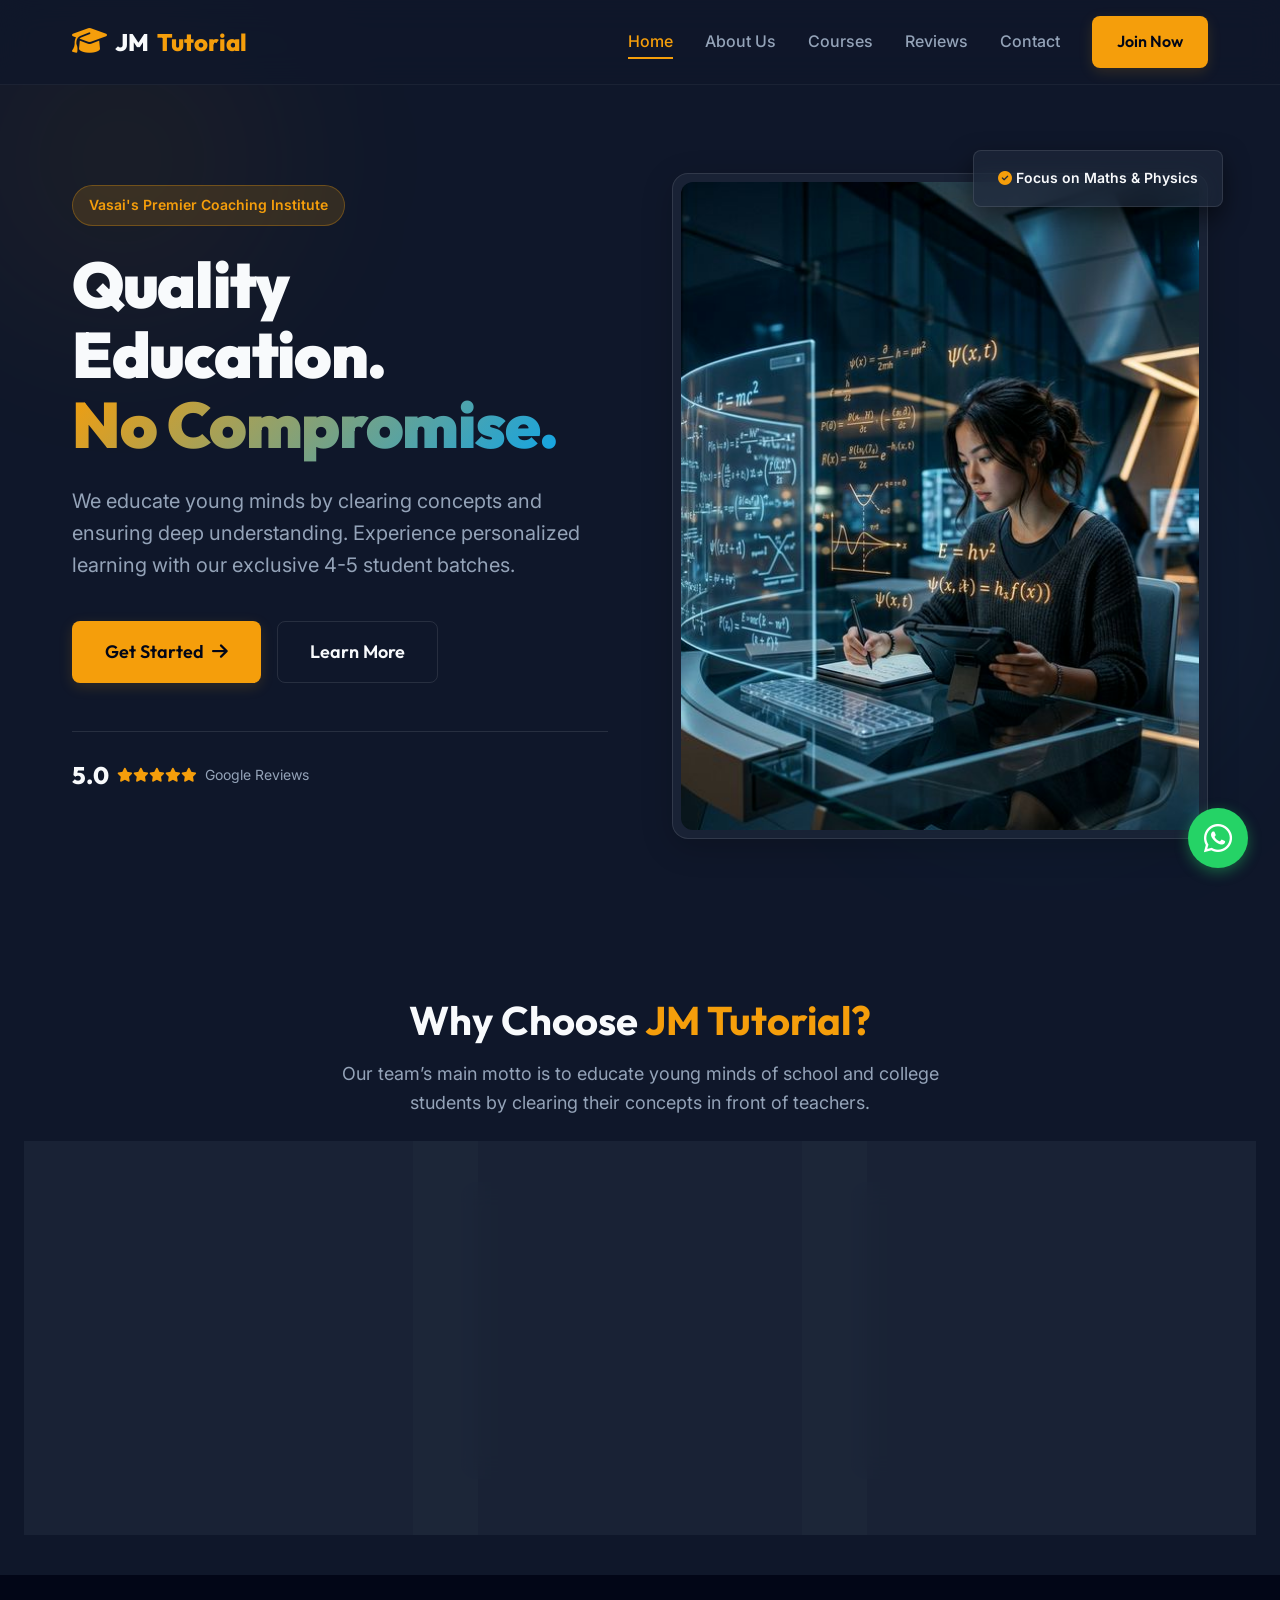
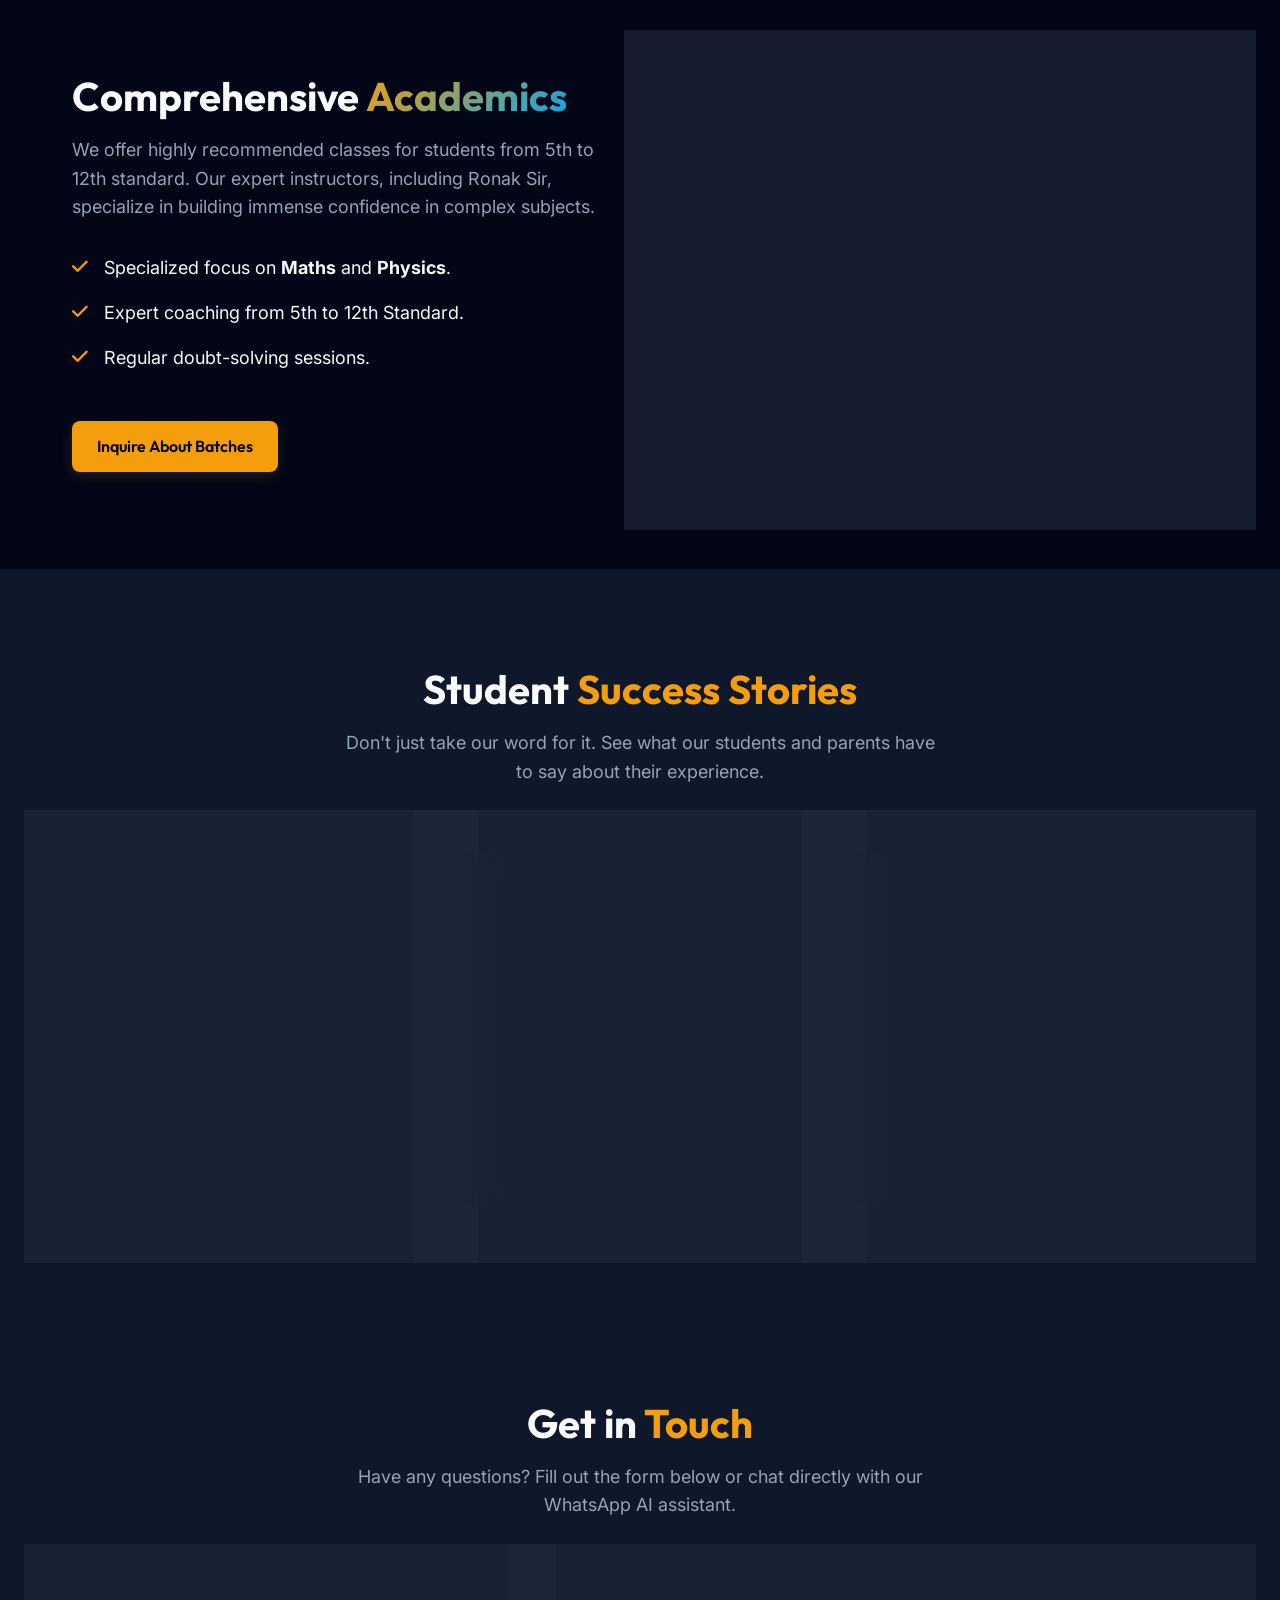
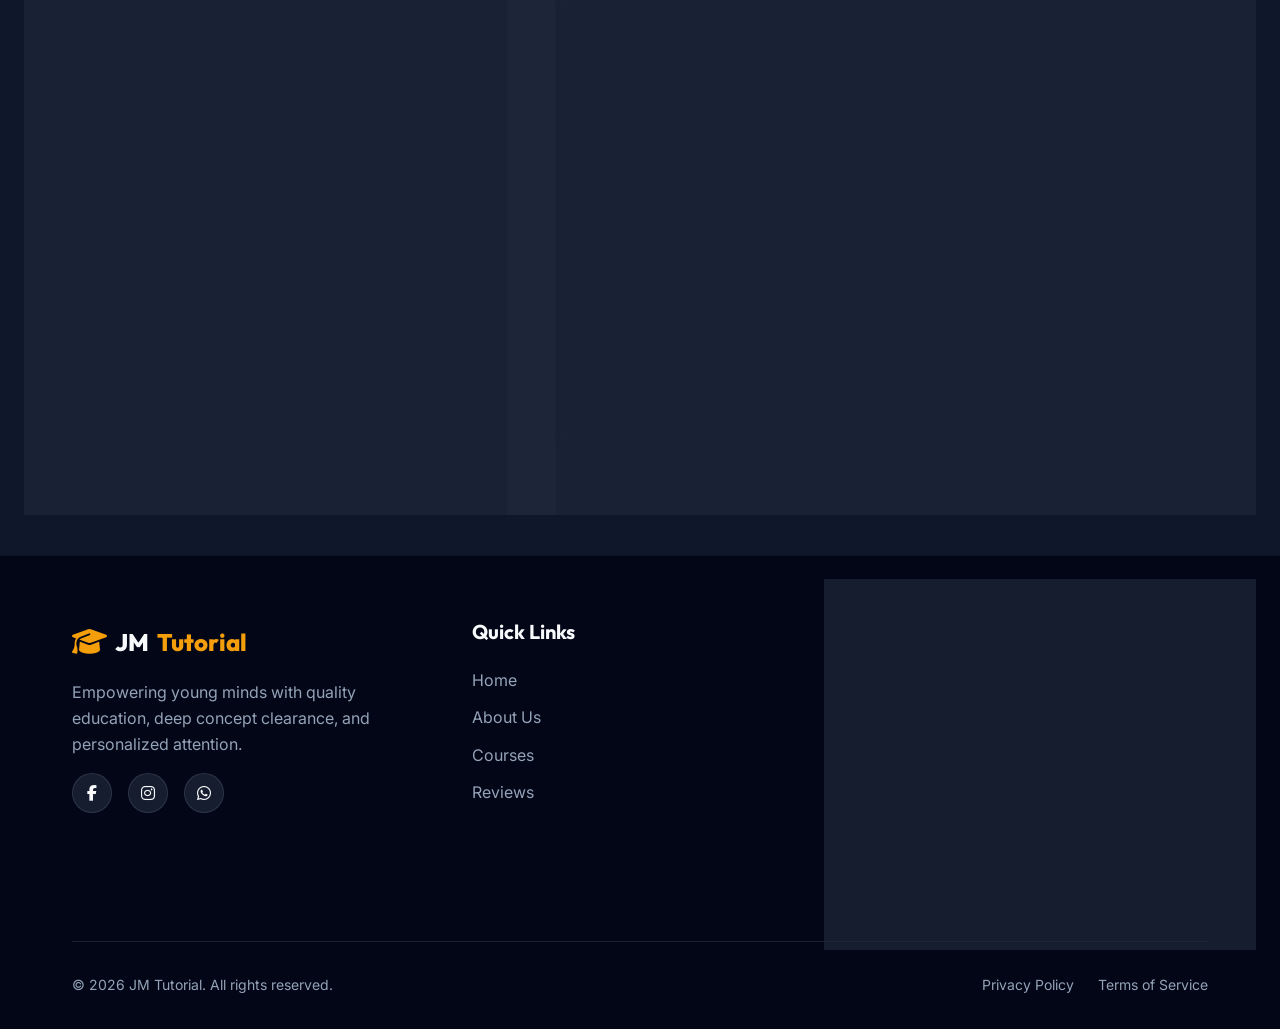
==== index.html @ 1b01d09b "Website updated" ====
<!DOCTYPE html>
<html lang="en">

<head>
    <meta charset="UTF-8">
    <meta name="viewport" content="width=device-width, initial-scale=1.0">
    <title>JM Tutorials | Quality Education, No Compromise in Vasai</title>
    <meta name="description"
        content="JM Tutorial provides expert coaching with personal attention for students from 5th to 12th standard in Vasai. Specializing in Maths and Physics.">

    <!-- Google Fonts: Outfit for sleek headings, Inter for readable body -->
    <link rel="preconnect" href="https://fonts.googleapis.com">
    <link rel="preconnect" href="https://fonts.gstatic.com" crossorigin>
    <link
        href="https://fonts.googleapis.com/css2?family=Inter:wght@400;500;600&family=Outfit:wght@400;600;700;800;900&display=swap"
        rel="stylesheet">

    <!-- FontAwesome for standard icons -->
    <link rel="stylesheet" href="https://cdnjs.cloudflare.com/ajax/libs/font-awesome/6.4.0/css/all.min.css">

    <!-- CSS -->
    <link rel="stylesheet" href="css/style.css">
</head>

<body>

    <!-- Navigation -->
    <header class="navbar" id="navbar">
        <div class="container nav-container">
            <a href="#" class="logo">
                <span class="logo-icon"><i class="fa-solid fa-graduation-cap"></i></span>
                JM <span class="text-primary">Tutorial</span>
            </a>
            <nav class="nav-links" id="nav-links">
                <a href="#hero" class="nav-link active">Home</a>
                <a href="#about" class="nav-link">About Us</a>
                <a href="#courses" class="nav-link">Courses</a>
                <a href="#testimonials" class="nav-link">Reviews</a>
                <a href="#contact" class="nav-link">Contact</a>
                <a href="#contact" class="btn btn-primary nav-btn">Join Now</a>
            </nav>
            <div class="mobile-menu-btn" id="mobile-menu-btn">
                <i class="fa-solid fa-bars"></i>
            </div>
        </div>
    </header>

    <!-- Hero Section -->
    <section class="hero" id="hero">
        <div class="hero-bg">
            <div class="gradient-sphere sphere-1"></div>
            <div class="gradient-sphere sphere-2"></div>
        </div>
        <div class="container hero-container relative">
            <div class="hero-content fade-in-up">
                <div class="badge">Vasai's Premier Coaching Institute</div>
                <h1 class="hero-title">Quality Education.<br><span class="text-gradient">No Compromise.</span></h1>
                <p class="hero-subtitle">We educate young minds by clearing concepts and ensuring deep understanding.
                    Experience personalized learning with our exclusive 4-5 student batches.</p>
                <div class="hero-btns">
                    <a href="#contact" class="btn btn-primary btn-lg">Get Started <i
                            class="fa-solid fa-arrow-right ml-2"></i></a>
                    <a href="#about" class="btn btn-outline btn-lg">Learn More</a>
                </div>
                <div class="hero-stats">
                    <div class="stat-item">
                        <span class="stat-number">5.0</span>
                        <div class="stat-stars">
                            <i class="fa-solid fa-star"></i><i class="fa-solid fa-star"></i><i
                                class="fa-solid fa-star"></i><i class="fa-solid fa-star"></i><i
                                class="fa-solid fa-star"></i>
                        </div>
                        <span class="stat-text">Google Reviews</span>
                    </div>
                </div>
            </div>
            <div class="hero-visual fade-in-left">
                <!-- Image placeholder, will be replaced by generated image -->
                <div class="glass-card visual-card">
                    <div class="visual-badge"><i class="fa-solid fa-check-circle text-primary"></i> Focus on Maths &
                        Physics</div>
                    <img src="images/hero.png" alt="Students studying at JM Tutorial" id="hero-img"
                        class="rounded-image">
                </div>
            </div>
        </div>
    </section>

    <!-- Features / About Section -->
    <section class="about section" id="about">
        <div class="container">
            <div class="section-header text-center fade-in">
                <h2 class="section-title">Why Choose <span class="text-primary">JM Tutorial?</span></h2>
                <p class="section-desc">Our team’s main motto is to educate young minds of school and college students
                    by clearing their concepts in front of teachers.</p>
            </div>

            <div class="features-grid">
                <div class="feature-card glass-card hover-lift fade-in">
                    <div class="feature-icon"><i class="fa-solid fa-users"></i></div>
                    <h3>Small Batches</h3>
                    <p>Our batches consist of only 4 to 5 students, ensuring everyone receives personal attention and
                        guidance from our expert teachers.</p>
                </div>
                <div class="feature-card glass-card hover-lift fade-in" style="transition-delay: 100ms;">
                    <div class="feature-icon"><i class="fa-solid fa-brain"></i></div>
                    <h3>Concept Clearance</h3>
                    <p>We don't just teach for exams; we focus on entirely clearing concepts. We take the responsibility
                        of your academic success.</p>
                </div>
                <div class="feature-card glass-card hover-lift fade-in" style="transition-delay: 200ms;">
                    <div class="feature-icon"><i class="fa-solid fa-clipboard-check"></i></div>
                    <h3>Weekly Testing</h3>
                    <p>Every Sunday, we conduct tests to track the development and knowledge of our students, keeping
                        them exam-ready.</p>
                </div>
            </div>
        </div>
    </section>

    <!-- Courses Section -->
    <section class="courses section bg-darker" id="courses">
        <div class="container courses-container">
            <div class="courses-content fade-in-up">
                <h2 class="section-title">Comprehensive <span class="text-gradient">Academics</span></h2>
                <p class="section-desc">We offer highly recommended classes for students from 5th to 12th standard. Our
                    expert instructors, including Ronak Sir, specialize in building immense confidence in complex
                    subjects.</p>
                <ul class="course-highlights">
                    <li><i class="fa-solid fa-check text-primary"></i> <span>Specialized focus on <strong>Maths</strong>
                            and <strong>Physics</strong>.</span></li>
                    <li><i class="fa-solid fa-check text-primary"></i> <span>Expert coaching from 5th to 12th
                            Standard.</span></li>
                    <li><i class="fa-solid fa-check text-primary"></i> <span>Regular doubt-solving sessions.</span></li>
                </ul>
                <a href="#contact" class="btn btn-primary mt-4">Inquire About Batches</a>
            </div>
            <div class="courses-visual fade-in-left">
                <div class="glass-card p-0 overflow-hidden">
                    <img src="images/courses.png" alt="Maths and Physics education" id="course-img" class="full-img">
                </div>
            </div>
        </div>
    </section>

    <!-- Testimonials Section -->
    <section class="testimonials section" id="testimonials">
        <div class="container">
            <div class="section-header text-center fade-in">
                <h2 class="section-title">Student <span class="text-primary">Success Stories</span></h2>
                <p class="section-desc">Don't just take our word for it. See what our students and parents have to say
                    about their experience.</p>
            </div>

            <div class="testimonials-grid">
                <div class="testimonial-card glass-card fade-in">
                    <div class="stars">
                        <i class="fa-solid fa-star"></i><i class="fa-solid fa-star"></i><i
                            class="fa-solid fa-star"></i><i class="fa-solid fa-star"></i><i
                            class="fa-solid fa-star"></i>
                    </div>
                    <p class="review-text">"Hardly a week after joining the classes but after coming here, I am gaining
                        confidence in studies specially in Maths. I highly recommend these classes for students from 5th
                        to 12th standard..."</p>
                    <div class="reviewer">
                        <div class="reviewer-avatar">SP</div>
                        <div class="reviewer-info">
                            <h4>sparetron</h4>
                            <span>Local Guide</span>
                        </div>
                    </div>
                </div>

                <div class="testimonial-card glass-card fade-in" style="transition-delay: 100ms;">
                    <div class="stars">
                        <i class="fa-solid fa-star"></i><i class="fa-solid fa-star"></i><i
                            class="fa-solid fa-star"></i><i class="fa-solid fa-star"></i><i
                            class="fa-solid fa-star"></i>
                    </div>
                    <p class="review-text">"...best than those classes who makes education a buisness but here we will
                        get pure education no compromise in education QUALITY EDUCATION @JM Tutorial Keep it up ❤️"</p>
                    <div class="reviewer">
                        <div class="reviewer-avatar">MK</div>
                        <div class="reviewer-info">
                            <h4>Mustafa Karu</h4>
                            <span>Student</span>
                        </div>
                    </div>
                </div>

                <div class="testimonial-card glass-card fade-in" style="transition-delay: 200ms;">
                    <div class="stars">
                        <i class="fa-solid fa-star"></i><i class="fa-solid fa-star"></i><i
                            class="fa-solid fa-star"></i><i class="fa-solid fa-star"></i><i
                            class="fa-solid fa-star"></i>
                    </div>
                    <p class="review-text">"Great to see ronak sir taking responsibility for clearing academics with
                        good marks with percentage and knowledge. they only take the fees once you start getting the
                        results."</p>
                    <div class="reviewer">
                        <div class="reviewer-avatar">KA</div>
                        <div class="reviewer-info">
                            <h4>Karan Ashar</h4>
                            <span>Parent</span>
                        </div>
                    </div>
                </div>
            </div>
        </div>
    </section>

    <!-- Contact Form Section -->
    <section class="contact section" id="contact">
        <div class="container">
            <div class="section-header text-center fade-in">
                <h2 class="section-title">Get in <span class="text-primary">Touch</span></h2>
                <p class="section-desc">Have any questions? Fill out the form below or chat directly with our WhatsApp
                    AI assistant.</p>
            </div>

            <div class="contact-grid">
                <!-- Contact Info -->
                <div class="contact-info glass-card fade-in-left">
                    <h3>Contact Information</h3>
                    <p class="text-muted mb-4">Reach out to us for admission inquiries and to experience quality
                        education.</p>
                    <ul class="contact-details-list">
                        <li>
                            <div class="contact-icon"><i class="fa-solid fa-location-dot"></i></div>
                            <div>
                                <strong>Address</strong>
                                <p>A-304, Shanta Jyot Shopping Centre, opp. YMCA Ground, Vasai West, Maharashtra 401202
                                </p>
                            </div>
                        </li>
                        <li>
                            <div class="contact-icon"><i class="fa-solid fa-phone"></i></div>
                            <div>
                                <strong>Phone</strong>
                                <p><a href="tel:+917378887754">+91 73788 87754</a></p>
                            </div>
                        </li>
                        <li>
                            <div class="contact-icon"><i class="fa-solid fa-clock"></i></div>
                            <div>
                                <strong>Hours</strong>
                                <p>Open · Closes 9 pm</p>
                            </div>
                        </li>
                    </ul>
                </div>

                <!-- Contact Form -->
                <div class="contact-form-container glass-card fade-in-up" style="transition-delay: 100ms;">
                    <form id="wa-form" class="contact-form">
                        <div class="form-group">
                            <label for="name">Your Name</label>
                            <input type="text" id="name" class="form-control" placeholder="Enter your full name"
                                required>
                        </div>
                        <div class="form-group">
                            <label for="standard">Standard / Course</label>
                            <input type="text" id="standard" class="form-control"
                                placeholder="e.g. 10th Standard Maths">
                        </div>
                        <div class="form-group">
                            <label for="message">Message</label>
                            <textarea id="message" class="form-control" rows="4" placeholder="How can we help you?"
                                required></textarea>
                        </div>
                        <button type="submit" class="btn btn-primary w-100"><i class="fa-brands fa-whatsapp mr-2"></i>
                            Chat with WhatsApp</button>
                    </form>
                </div>
            </div>
        </div>
    </section>

    <!-- Footer Section -->
    <footer class="footer bg-darker">
        <div class="container">
            <div class="footer-grid">
                <div class="footer-info">
                    <a href="#" class="logo mb-4 inline-block">
                        <span class="logo-icon"><i class="fa-solid fa-graduation-cap"></i></span>
                        JM <span class="text-primary">Tutorial</span>
                    </a>
                    <p class="text-muted mb-4">Empowering young minds with quality education, deep concept clearance,
                        and personalized attention.</p>
                    <div class="social-links">
                        <a href="#" class="social-icon"><i class="fa-brands fa-facebook-f"></i></a>
                        <a href="#" class="social-icon"><i class="fa-brands fa-instagram"></i></a>
                        <a href="#" class="social-icon"><i class="fa-brands fa-whatsapp"></i></a>
                    </div>
                </div>

                <div class="footer-links-col">
                    <h3 class="footer-heading">Quick Links</h3>
                    <ul class="quick-links">
                        <li><a href="#hero">Home</a></li>
                        <li><a href="#about">About Us</a></li>
                        <li><a href="#courses">Courses</a></li>
                        <li><a href="#testimonials">Reviews</a></li>
                    </ul>
                </div>

                <div class="footer-map">
                    <div class="map-container glass-card p-2 rounded-xl">
                        <!-- Embed Google Maps iframe placeholder -->
                        <iframe
                            src="https://www.google.com/maps/embed?pb=!1m18!1m12!1m3!1d3763.5414674482813!2d72.8219463!3d19.3888358!2m3!1f0!2f0!3f0!3m2!1i1024!2i768!4f13.1!3m3!1m2!1s0x3be7aec1dd2aaecd%3A0x6b8bd7c0eeef8674!2sJM%20Tutorial!5e0!3m2!1sen!2sin!4v1714241234567!5m2!1sen!2sin"
                            width="100%" height="200" style="border:0; border-radius: 8px;" allowfullscreen=""
                            loading="lazy" referrerpolicy="no-referrer-when-downgrade"></iframe>
                    </div>
                </div>
            </div>

            <div class="footer-bottom">
                <p>&copy; 2026 JM Tutorial. All rights reserved.</p>
                <div class="footer-links">
                    <a href="#">Privacy Policy</a>
                    <a href="#">Terms of Service</a>
                </div>
            </div>
        </div>
    </footer>

    <!-- Floating WhatsApp Widget & Chat Box -->
    <div class="wa-widget-container">
        <!-- Chat Box -->
        <div class="wa-chat-box" id="wa-chat-box">
            <div class="wa-chat-header">
                <div class="wa-header-info">
                    <img src="images/hero.png" alt="AI Agent" class="wa-avatar">
                    <div>
                        <h4>JM Tutorial </h4>
                        <span class="wa-status">Typically replies instantly</span>
                    </div>
                </div>
                <button class="wa-close-btn" id="wa-close-btn"><i class="fa-solid fa-xmark"></i></button>
            </div>
            <div class="wa-chat-body">
                <div class="wa-message wa-received">
                    <p>Hi there! 👋 I am the JM Tutorial AI Assistant.</p>
                </div>
                <div class="wa-message wa-received">
                    <p>How can I help you with your inquiry today?</p>
                </div>
            </div>
            <div class="wa-chat-footer">
                <form id="wa-widget-form" class="wa-input-container">
                    <input type="text" id="wa-widget-input" placeholder="Type a message..." required autocomplete="off">
                    <button type="submit" class="wa-send-btn"><i class="fa-solid fa-paper-plane"></i></button>
                </form>
            </div>
        </div>

        <!-- Floating Button -->
        <button class="floating-wa" id="floating-wa-btn">
            <div class="wa-tooltip">Chat with WhatsApp</div>
            <i class="fa-brands fa-whatsapp"></i>
        </button>
    </div>

    <!-- JavaScript -->
    <script src="js/script.js"></script>
</body>

</html>
---- css/style.css ----
/* CSS Variables for Theme */
:root {
  --primary: #f59e0b; /* Amber */
  --primary-hover: #d97706;
  --primary-light: rgba(245, 158, 11, 0.15);
  --secondary: #0ea5e9; /* Sky blue */
  --bg-dark: #0f172a; /* Slate 900 */
  --bg-darker: #020617; /* Slate 950 */
  --bg-card: rgba(30, 41, 59, 0.7); /* Slate 800 with opacity */
  --bg-card-hover: rgba(51, 65, 85, 0.8); /* Slate 700 with opacity */
  --border-light: rgba(255, 255, 255, 0.1);
  --text-main: #f8fafc; /* Slate 50 */
  --text-muted: #94a3b8; /* Slate 400 */
  
  --font-heading: 'Outfit', sans-serif;
  --font-body: 'Inter', sans-serif;
  
  --transition: all 0.3s cubic-bezier(0.4, 0, 0.2, 1);
  --transition-slow: all 0.5s cubic-bezier(0.4, 0, 0.2, 1);
}

/* Reset & Base Styles */
* {
  margin: 0;
  padding: 0;
  box-sizing: border-box;
}

html {
  scroll-behavior: smooth;
}

body {
  font-family: var(--font-body);
  background-color: var(--bg-dark);
  color: var(--text-main);
  line-height: 1.6;
  overflow-x: hidden;
}

h1, h2, h3, h4, h5, h6 {
  font-family: var(--font-heading);
  font-weight: 700;
  line-height: 1.2;
}

a {
  text-decoration: none;
  color: inherit;
  transition: var(--transition);
}

ul {
  list-style: none;
}

/* Utilities */
.container {
  max-width: 1200px;
  margin: 0 auto;
  padding: 0 2rem;
}

.text-primary { color: var(--primary); }
.text-muted { color: var(--text-muted); }
.text-center { text-align: center; }
.mb-4 { margin-bottom: 1rem; }
.mt-4 { margin-top: 1rem; }
.ml-2 { margin-left: 0.5rem; }
.relative { position: relative; }
.inline-block { display: inline-block; }
.rounded-xl { border-radius: 1rem; }
.overflow-hidden { overflow: hidden; }
.p-0 { padding: 0 !important; }
.p-2 { padding: 0.5rem; }
.bg-darker { background-color: var(--bg-darker); }

.section {
  padding: 6rem 0;
}

.section-header {
  margin-bottom: 4rem;
}

.section-title {
  font-size: 2.5rem;
  margin-bottom: 1rem;
}

.section-desc {
  color: var(--text-muted);
  font-size: 1.125rem;
  max-width: 600px;
  margin: 0 auto;
}

/* Text Gradient */
.text-gradient {
  background: linear-gradient(135deg, var(--primary), var(--secondary));
  -webkit-background-clip: text;
  -webkit-text-fill-color: transparent;
  background-clip: text;
  color: transparent;
}

/* Buttons */
.btn {
  display: inline-flex;
  align-items: center;
  justify-content: center;
  padding: 0.75rem 1.5rem;
  border-radius: 0.5rem;
  font-weight: 600;
  font-family: var(--font-heading);
  cursor: pointer;
  transition: var(--transition);
  border: 1px solid transparent;
}

.btn-primary {
  background-color: var(--primary);
  color: var(--bg-darker);
  box-shadow: 0 4px 14px var(--primary-light);
}

.btn-primary:hover {
  background-color: var(--primary-hover);
  transform: translateY(-2px);
  box-shadow: 0 6px 20px rgba(245, 158, 11, 0.3);
}

.btn-outline {
  background-color: transparent;
  border-color: var(--border-light);
  color: var(--text-main);
}

.btn-outline:hover {
  border-color: var(--primary);
  color: var(--primary);
}

.btn-lg {
  padding: 1rem 2rem;
  font-size: 1.125rem;
}

/* Glassmorphism Cards */
.glass-card {
  background: var(--bg-card);
  backdrop-filter: blur(12px);
  -webkit-backdrop-filter: blur(12px);
  border: 1px solid var(--border-light);
  border-radius: 1rem;
  padding: 2rem;
  box-shadow: 0 8px 32px rgba(0, 0, 0, 0.2);
}

.hover-lift {
  transition: var(--transition);
}

.hover-lift:hover {
  transform: translateY(-10px);
  background: var(--bg-card-hover);
  border-color: rgba(255, 255, 255, 0.2);
}

/* Navigation */
.navbar {
  position: fixed;
  top: 0;
  left: 0;
  width: 100%;
  z-index: 1000;
  padding: 1rem 0;
  transition: var(--transition);
  background: rgba(15, 23, 42, 0.8);
  backdrop-filter: blur(16px);
  -webkit-backdrop-filter: blur(16px);
  border-bottom: 1px solid rgba(255, 255, 255, 0.05);
}

.navbar.scrolled {
  padding: 0.75rem 0;
  background: rgba(15, 23, 42, 0.95);
  box-shadow: 0 4px 20px rgba(0, 0, 0, 0.3);
}

.nav-container {
  display: flex;
  justify-content: space-between;
  align-items: center;
}

.logo {
  font-family: var(--font-heading);
  font-size: 1.5rem;
  font-weight: 800;
  display: flex;
  align-items: center;
  gap: 0.5rem;
}

.logo-icon {
  color: var(--primary);
  font-size: 1.75rem;
}

.nav-links {
  display: flex;
  align-items: center;
  gap: 2rem;
}

.nav-link {
  font-size: 1rem;
  font-weight: 500;
  color: var(--text-muted);
  position: relative;
}

.nav-link:hover, .nav-link.active {
  color: var(--primary);
}

.nav-link:not(.btn)::after {
  content: '';
  position: absolute;
  bottom: -4px;
  left: 0;
  width: 0;
  height: 2px;
  background-color: var(--primary);
  transition: var(--transition);
}

.nav-link:hover:not(.btn)::after, .nav-link.active:not(.btn)::after {
  width: 100%;
}

.mobile-menu-btn {
  display: none;
  font-size: 1.5rem;
  cursor: pointer;
  color: var(--text-main);
}

/* Hero Section */
.hero {
  min-height: 100vh;
  display: flex;
  align-items: center;
  position: relative;
  padding-top: 5rem;
  overflow: hidden;
}

.hero-bg {
  position: absolute;
  top: 0;
  left: 0;
  width: 100%;
  height: 100%;
  z-index: 0;
}

.gradient-sphere {
  position: absolute;
  border-radius: 50%;
  filter: blur(80px);
  opacity: 0.5;
}

.sphere-1 {
  top: -10%;
  left: -10%;
  width: 500px;
  height: 500px;
  background: radial-gradient(circle, var(--primary-light) 0%, transparent 70%);
}

.sphere-2 {
  bottom: 0;
  right: -5%;
  width: 600px;
  height: 600px;
  background: radial-gradient(circle, rgba(14, 165, 233, 0.15) 0%, transparent 70%);
}

.hero-container {
  display: grid;
  grid-template-columns: 1fr 1fr;
  gap: 4rem;
  align-items: center;
}

.badge {
  display: inline-block;
  padding: 0.5rem 1rem;
  background: var(--primary-light);
  color: var(--primary);
  border-radius: 2rem;
  font-size: 0.875rem;
  font-weight: 600;
  margin-bottom: 1.5rem;
  border: 1px solid rgba(245, 158, 11, 0.3);
}

.hero-title {
  font-size: 4rem;
  font-weight: 900;
  margin-bottom: 1.5rem;
  line-height: 1.1;
  letter-spacing: -0.02em;
}

.hero-subtitle {
  font-size: 1.25rem;
  color: var(--text-muted);
  margin-bottom: 2.5rem;
  max-width: 540px;
}

.hero-btns {
  display: flex;
  gap: 1rem;
  margin-bottom: 3rem;
}

.hero-stats {
  display: flex;
  align-items: center;
  gap: 1.5rem;
  padding-top: 1.5rem;
  border-top: 1px solid var(--border-light);
}

.stat-item {
  display: flex;
  align-items: center;
  gap: 0.5rem;
}

.stat-number {
  font-family: var(--font-heading);
  font-size: 1.5rem;
  font-weight: 800;
}

.stat-stars {
  color: var(--primary);
  font-size: 0.875rem;
}

.stat-text {
  color: var(--text-muted);
  font-size: 0.875rem;
}

.visual-card {
  position: relative;
  padding: 0.5rem;
  margin-top: 2rem;
}

.visual-badge {
  position: absolute;
  top: -1.5rem;
  right: -1rem;
  background: var(--bg-card);
  border: 1px solid var(--border-light);
  padding: 1rem 1.5rem;
  border-radius: 0.5rem;
  font-weight: 600;
  font-size: 0.875rem;
  box-shadow: 0 10px 25px rgba(0,0,0,0.5);
  z-index: 10;
  backdrop-filter: blur(10px);
}

.rounded-image {
  width: 100%;
  height: auto;
  border-radius: 0.75rem;
  display: block;
  object-fit: cover;
  aspect-ratio: 4/5;
  background-color: #2a3b52; /* Placeholder color before image loads */
}

/* About Section */
.features-grid {
  display: grid;
  grid-template-columns: repeat(3, 1fr);
  gap: 2rem;
}

.feature-icon {
  width: 60px;
  height: 60px;
  background: var(--primary-light);
  color: var(--primary);
  border-radius: 1rem;
  display: flex;
  align-items: center;
  justify-content: center;
  font-size: 1.75rem;
  margin-bottom: 1.5rem;
  transition: var(--transition);
}

.feature-card:hover .feature-icon {
  transform: scale(1.1) rotate(5deg);
  background: var(--primary);
  color: var(--bg-darker);
}

.feature-card h3 {
  font-size: 1.5rem;
  margin-bottom: 1rem;
}

.feature-card p {
  color: var(--text-muted);
}

/* Courses Section */
.courses-container {
  display: grid;
  grid-template-columns: 1fr 1fr;
  gap: 4rem;
  align-items: center;
}

.course-highlights {
  margin: 2rem 0;
}

.course-highlights li {
  display: flex;
  align-items: flex-start;
  gap: 1rem;
  margin-bottom: 1rem;
  font-size: 1.125rem;
}

.course-highlights li i {
  margin-top: 0.25rem;
}

.full-img {
  width: 100%;
  height: 100%;
  object-fit: cover;
  aspect-ratio: 4/3;
  display: block;
  background-color: #2a3b52;
  transition: transform 0.5s ease;
}

.courses-visual:hover .full-img {
  transform: scale(1.05);
}

/* Testimonials Section */
.testimonials-grid {
  display: grid;
  grid-template-columns: repeat(3, 1fr);
  gap: 2rem;
}

.testimonial-card {
  display: flex;
  flex-direction: column;
  height: 100%;
}

.stars {
  color: var(--primary);
  margin-bottom: 1rem;
  font-size: 0.875rem;
}

.review-text {
  font-style: italic;
  margin-bottom: 2rem;
  flex-grow: 1;
}

.reviewer {
  display: flex;
  align-items: center;
  gap: 1rem;
  border-top: 1px solid var(--border-light);
  padding-top: 1rem;
}

.reviewer-avatar {
  width: 48px;
  height: 48px;
  border-radius: 50%;
  background: linear-gradient(135deg, var(--primary), var(--primary-hover));
  display: flex;
  align-items: center;
  justify-content: center;
  font-weight: 700;
  color: var(--bg-darker);
}

.reviewer-info h4 {
  font-size: 1rem;
  margin-bottom: 0.25rem;
}

.reviewer-info span {
  font-size: 0.875rem;
  color: var(--text-muted);
}

/* Footer & Contact */
.footer {
  padding: 4rem 0 2rem;
  border-top: 1px solid rgba(255,255,255,0.05);
}

.footer-grid {
  display: grid;
  grid-template-columns: 1fr 1fr 1fr;
  gap: 4rem;
  margin-bottom: 3rem;
}

.social-links {
  display: flex;
  gap: 1rem;
}

.social-icon {
  width: 40px;
  height: 40px;
  border-radius: 50%;
  background: var(--bg-card);
  display: flex;
  align-items: center;
  justify-content: center;
  border: 1px solid var(--border-light);
  transition: var(--transition);
}

.social-icon:hover {
  background: var(--primary);
  color: var(--bg-darker);
  border-color: var(--primary);
  transform: translateY(-3px);
}

.footer-heading {
  font-size: 1.25rem;
  margin-bottom: 1.5rem;
}

.contact-list li {
  display: flex;
  align-items: flex-start;
  gap: 1rem;
  margin-bottom: 1rem;
  color: var(--text-muted);
}

.contact-list li i {
  margin-top: 0.25rem;
}

.contact-list a:hover {
  color: var(--primary);
}

.footer-bottom {
  display: flex;
  justify-content: space-between;
  align-items: center;
  padding-top: 2rem;
  border-top: 1px solid var(--border-light);
  color: var(--text-muted);
  font-size: 0.875rem;
}

.footer-links {
  display: flex;
  gap: 1.5rem;
}

.footer-links a:hover {
  color: var(--primary);
}

/* Contact Form Section */
.contact-grid {
  display: grid;
  grid-template-columns: 1fr 1.5fr;
  gap: 3rem;
}

.contact-info h3 {
  font-size: 1.5rem;
  margin-bottom: 0.5rem;
  color: var(--primary);
}

.contact-details-list li {
  display: flex;
  gap: 1rem;
  margin-bottom: 1.5rem;
}

.contact-icon {
  width: 44px;
  height: 44px;
  border-radius: 50%;
  background: var(--primary-light);
  color: var(--primary);
  display: flex;
  align-items: center;
  justify-content: center;
  flex-shrink: 0;
  font-size: 1.25rem;
}

.contact-details-list strong {
  display: block;
  color: var(--text-main);
  margin-bottom: 0.25rem;
  font-size: 1.125rem;
}

.contact-details-list p, .contact-details-list a {
  color: var(--text-muted);
  line-height: 1.4;
}

.contact-details-list a:hover {
  color: var(--primary);
}

.form-group {
  margin-bottom: 1.5rem;
}

.form-group label {
  display: block;
  margin-bottom: 0.5rem;
  font-weight: 500;
  color: var(--text-main);
}

.form-control {
  width: 100%;
  padding: 0.875rem 1.25rem;
  background: rgba(15, 23, 42, 0.5);
  border: 1px solid var(--border-light);
  border-radius: 0.5rem;
  color: var(--text-main);
  font-family: var(--font-body);
  transition: var(--transition);
}

.form-control:focus {
  outline: none;
  border-color: var(--primary);
  box-shadow: 0 0 0 3px var(--primary-light);
  background: rgba(15, 23, 42, 0.8);
}

.form-control::placeholder {
  color: var(--text-muted);
  opacity: 0.7;
}

.w-100 {
  width: 100%;
}

.mr-2 {
  margin-right: 0.5rem;
}

.quick-links li {
  margin-bottom: 0.75rem;
}

.quick-links a {
  color: var(--text-muted);
  transition: var(--transition);
}

.quick-links a:hover {
  color: var(--primary);
  padding-left: 5px;
}

/* WhatsApp Widget Container */
.wa-widget-container {
  position: fixed;
  bottom: 2rem;
  right: 2rem;
  z-index: 1000;
  display: flex;
  flex-direction: column;
  align-items: flex-end;
}

/* Chat Box */
.wa-chat-box {
  width: 350px;
  background: var(--bg-card);
  border-radius: 1rem;
  box-shadow: 0 10px 40px rgba(0, 0, 0, 0.3);
  overflow: hidden;
  margin-bottom: 1rem;
  border: 1px solid var(--border-light);
  transform: translateY(20px) scale(0.9);
  opacity: 0;
  visibility: hidden;
  transition: all 0.3s cubic-bezier(0.175, 0.885, 0.32, 1.275);
  transform-origin: bottom right;
}

.wa-chat-box.active {
  transform: translateY(0) scale(1);
  opacity: 1;
  visibility: visible;
}

.wa-chat-header {
  background: #075E54;
  padding: 1rem;
  display: flex;
  justify-content: space-between;
  align-items: center;
  color: white;
}

.wa-header-info {
  display: flex;
  align-items: center;
  gap: 0.75rem;
}

.wa-avatar {
  width: 40px;
  height: 40px;
  border-radius: 50%;
  object-fit: cover;
  border: 2px solid rgba(255,255,255,0.2);
}

.wa-header-info h4 {
  font-size: 1rem;
  font-family: var(--font-body);
  margin-bottom: 0.1rem;
}

.wa-status {
  font-size: 0.75rem;
  opacity: 0.8;
}

.wa-close-btn {
  background: transparent;
  border: none;
  color: white;
  font-size: 1.25rem;
  cursor: pointer;
  transition: transform 0.2s;
}

.wa-close-btn:hover {
  transform: scale(1.1);
}

.wa-chat-body {
  height: 250px;
  background-color: #0b1120;
  background-image: radial-gradient(rgba(255,255,255,0.03) 1px, transparent 1px);
  background-size: 20px 20px;
  padding: 1rem;
  overflow-y: auto;
  display: flex;
  flex-direction: column;
  gap: 0.5rem;
}

.wa-message {
  max-width: 85%;
  padding: 0.75rem 1rem;
  border-radius: 1rem;
  font-size: 0.9rem;
  line-height: 1.4;
  position: relative;
  animation: messageSlide 0.3s ease-out forwards;
}

@keyframes messageSlide {
  from { opacity: 0; transform: translateY(10px); }
  to { opacity: 1; transform: translateY(0); }
}

.wa-received {
  background: #1e293b;
  color: #f8fafc;
  align-self: flex-start;
  border-bottom-left-radius: 0.25rem;
}

.wa-chat-footer {
  padding: 1rem;
  background: var(--bg-card);
  border-top: 1px solid var(--border-light);
}

.wa-input-container {
  display: flex;
  gap: 0.5rem;
  align-items: center;
}

#wa-widget-input {
  flex: 1;
  background: rgba(15, 23, 42, 0.5);
  border: 1px solid var(--border-light);
  padding: 0.75rem 1rem;
  border-radius: 2rem;
  color: var(--text-main);
  outline: none;
  font-family: var(--font-body);
}

#wa-widget-input:focus {
  border-color: #25D366;
}

.wa-send-btn {
  width: 40px;
  height: 40px;
  border-radius: 50%;
  background: #25D366;
  color: white;
  border: none;
  display: flex;
  align-items: center;
  justify-content: center;
  cursor: pointer;
  transition: transform 0.2s;
}

.wa-send-btn:hover {
  transform: scale(1.05);
}

/* Updated Floating WhatsApp Widget */
.floating-wa {
  position: relative;
  width: 60px;
  height: 60px;
  background-color: #25D366;
  color: white;
  border-radius: 50%;
  display: flex;
  align-items: center;
  justify-content: center;
  font-size: 2rem;
  box-shadow: 0 4px 14px rgba(37, 211, 102, 0.4);
  transition: var(--transition);
  border: none;
  cursor: pointer;
  outline: none;
}

.floating-wa:hover {
  transform: translateY(-5px) scale(1.05);
  box-shadow: 0 6px 20px rgba(37, 211, 102, 0.6);
  color: white;
}

.wa-tooltip {
  position: absolute;
  right: 100%;
  margin-right: 1rem;
  background: var(--bg-card);
  color: var(--text-main);
  padding: 0.5rem 1rem;
  border-radius: 0.5rem;
  font-size: 0.875rem;
  font-weight: 600;
  white-space: nowrap;
  opacity: 0;
  visibility: hidden;
  transition: var(--transition);
  border: 1px solid var(--border-light);
  pointer-events: none;
}

.floating-wa:hover .wa-tooltip {
  opacity: 1;
  visibility: visible;
  transform: translateX(-5px);
}

/* Animations */
.fade-in {
  opacity: 0;
  transform: translateY(20px);
  transition: opacity 0.6s ease-out, transform 0.6s ease-out;
}

.fade-in-up {
  opacity: 0;
  transform: translateY(30px);
  transition: opacity 0.8s ease-out, transform 0.8s ease-out;
}

.fade-in-left {
  opacity: 0;
  transform: translateX(30px);
  transition: opacity 0.8s ease-out, transform 0.8s ease-out;
}

.visible {
  opacity: 1;
  transform: translate(0);
}

/* Responsive */
@media (max-width: 992px) {
  .hero-title {
    font-size: 3rem;
  }
  
  .hero-container, .courses-container {
    grid-template-columns: 1fr;
    gap: 3rem;
  }
  
  .hero-content {
    order: 1;
    text-align: center;
  }
  
  .hero-subtitle {
    margin: 0 auto 2rem;
  }
  
  .hero-btns, .hero-stats {
    justify-content: center;
  }
  
  .hero-visual {
    order: 2;
  }
  
  .features-grid, .testimonials-grid {
    grid-template-columns: repeat(auto-fit, minmax(300px, 1fr));
  }
  
  .contact-grid {
    grid-template-columns: 1fr;
  }
  
  .footer-grid {
    grid-template-columns: 1fr;
    gap: 2rem;
  }
}

@media (max-width: 768px) {
  .nav-links {
    position: absolute;
    top: 100%;
    left: 0;
    width: 100%;
    background: rgba(15, 23, 42, 0.98);
    flex-direction: column;
    padding: 2rem 0;
    gap: 1.5rem;
    border-bottom: 1px solid var(--border-light);
    clip-path: polygon(0 0, 100% 0, 100% 0, 0 0);
    transition: clip-path 0.4s ease-in-out;
  }
  
  .nav-links.active {
    clip-path: polygon(0 0, 100% 0, 100% 100%, 0 100%);
  }
  
  .mobile-menu-btn {
    display: block;
  }
  
  .hero-title {
    font-size: 2.5rem;
  }
  
  .footer-bottom {
    flex-direction: column;
    gap: 1rem;
    text-align: center;
  }
}
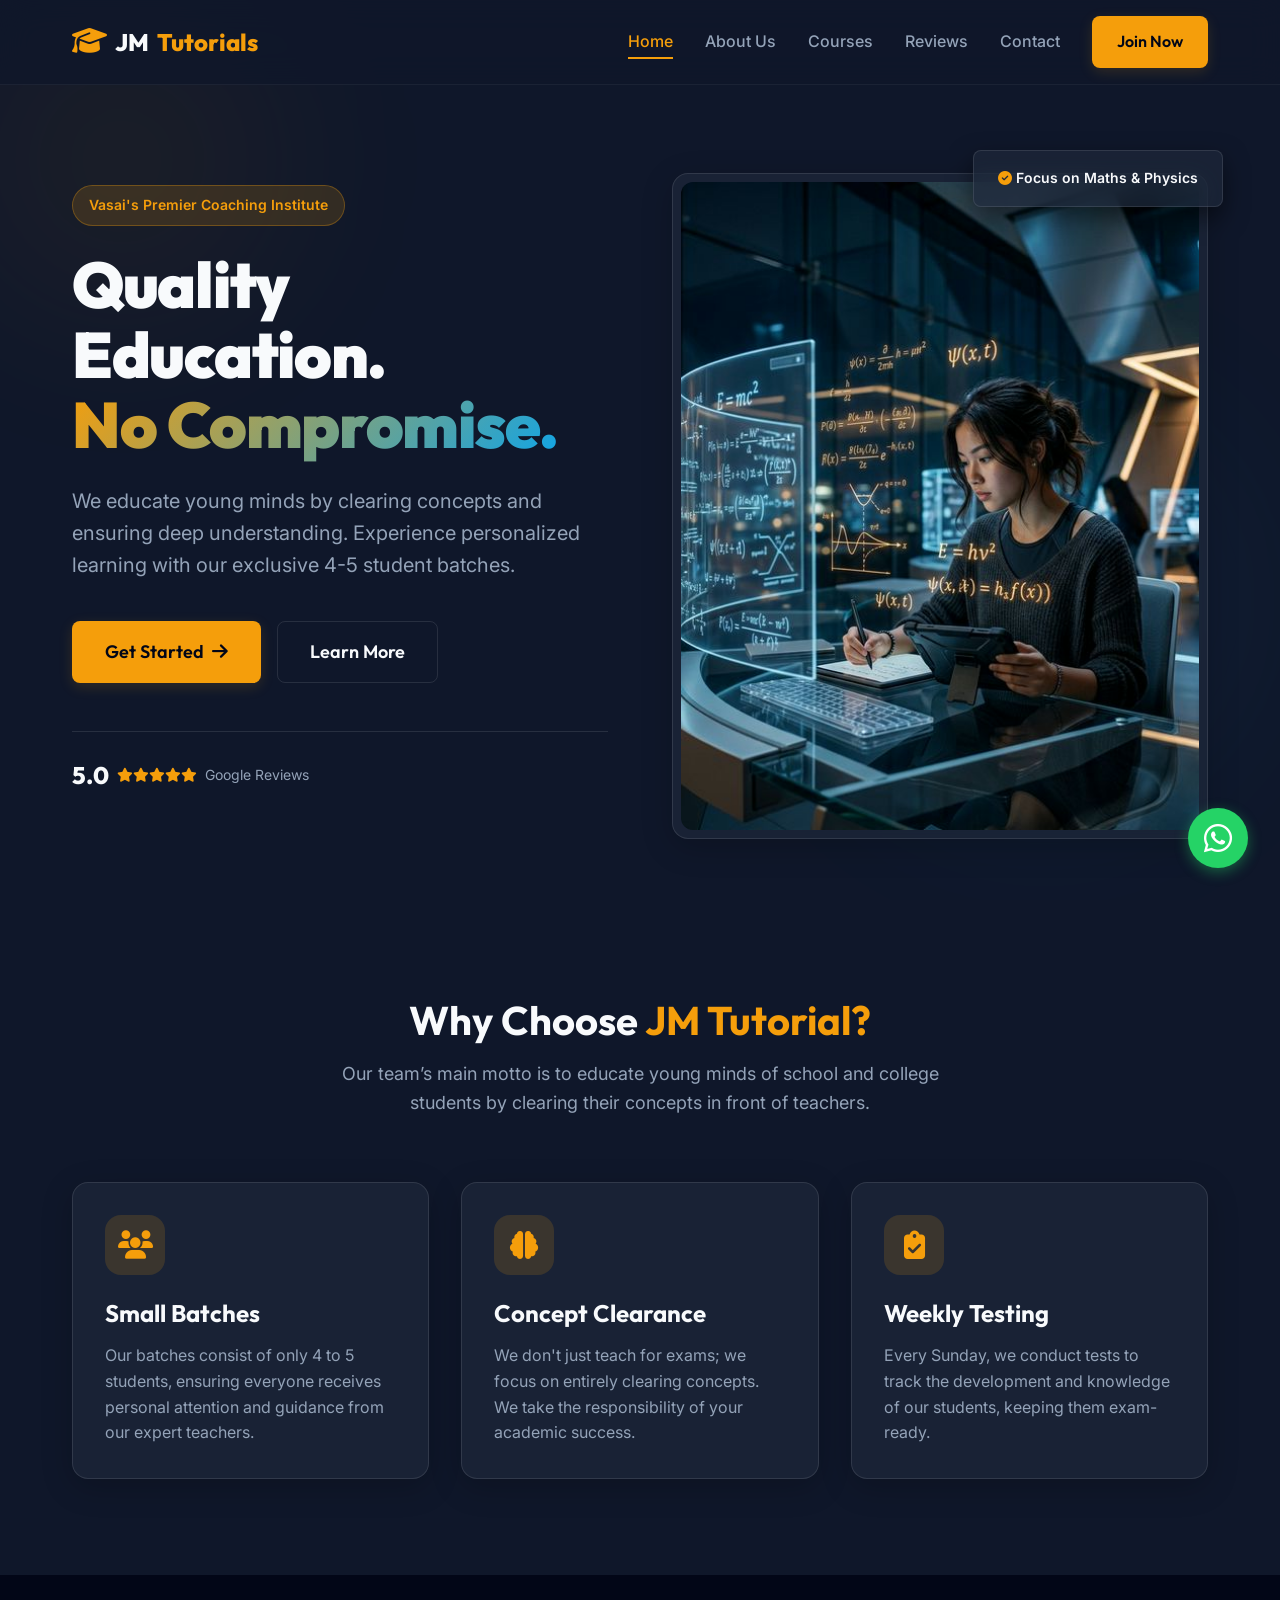
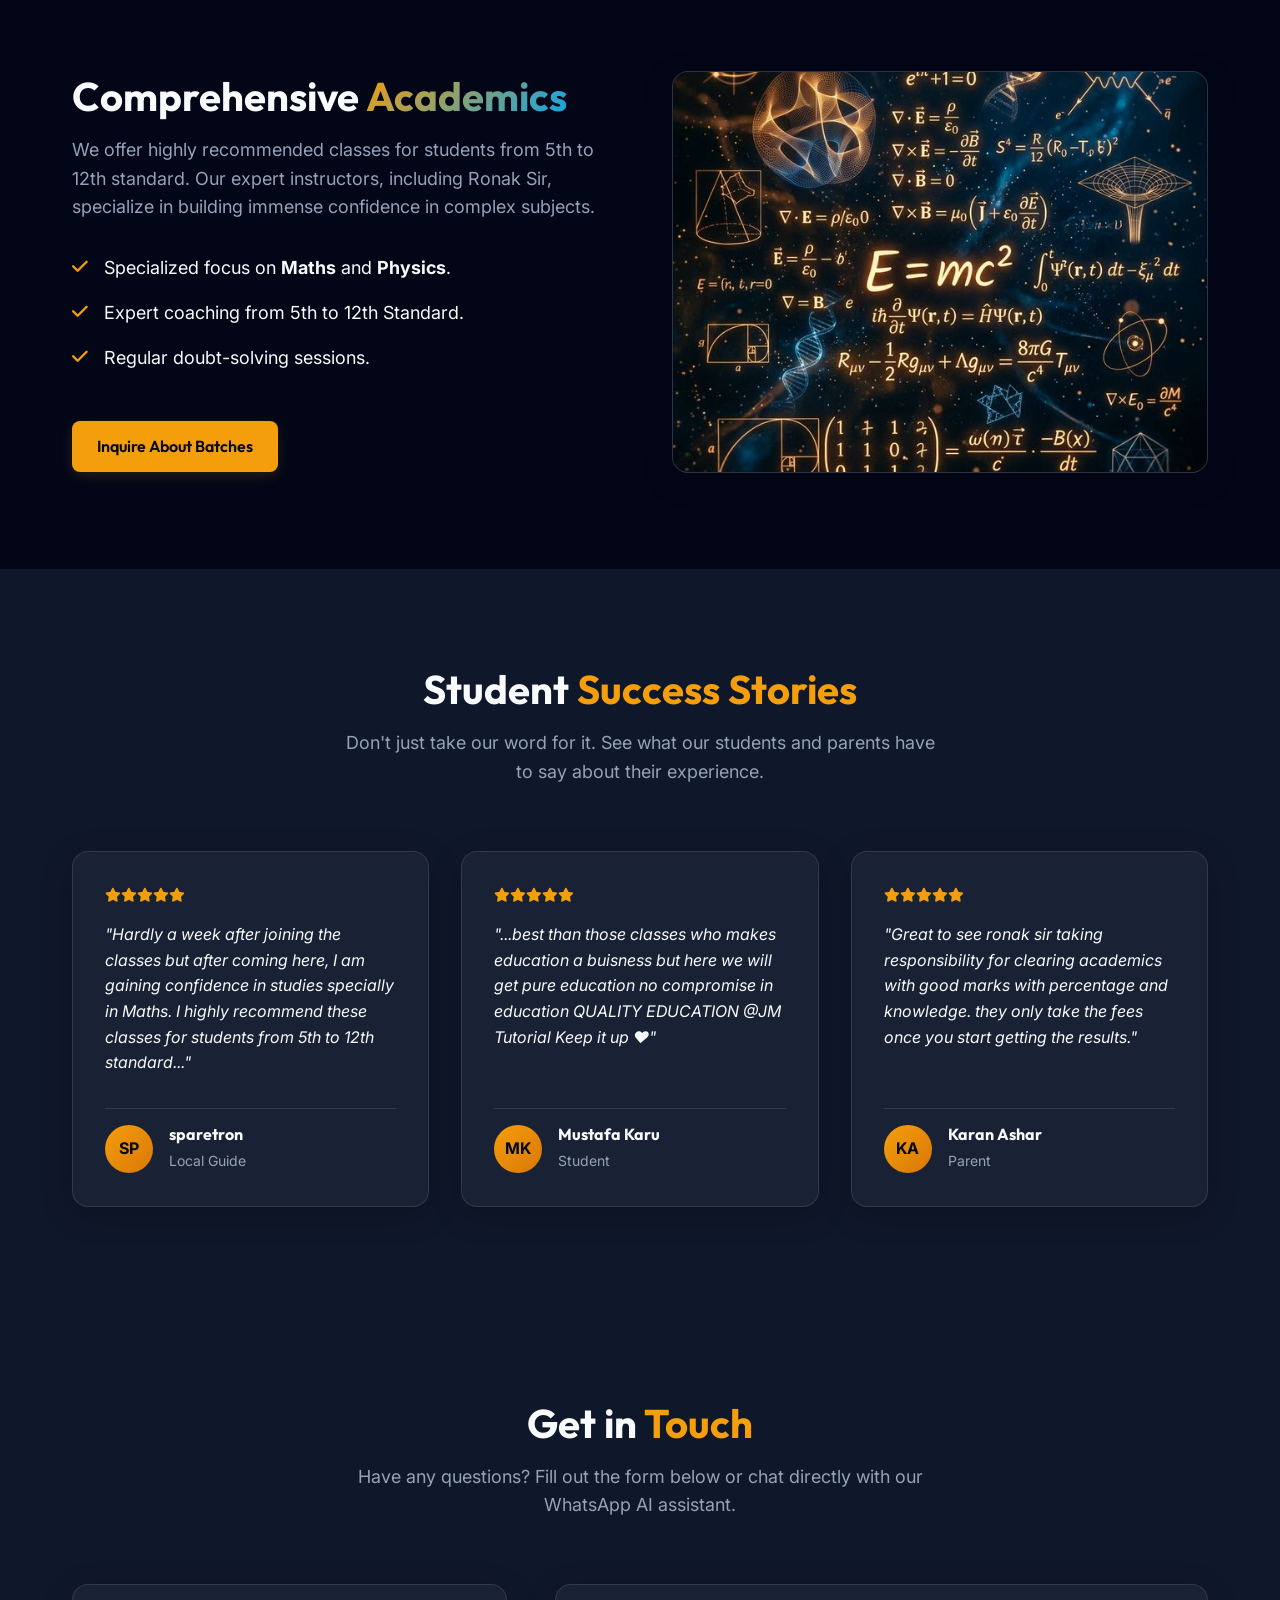
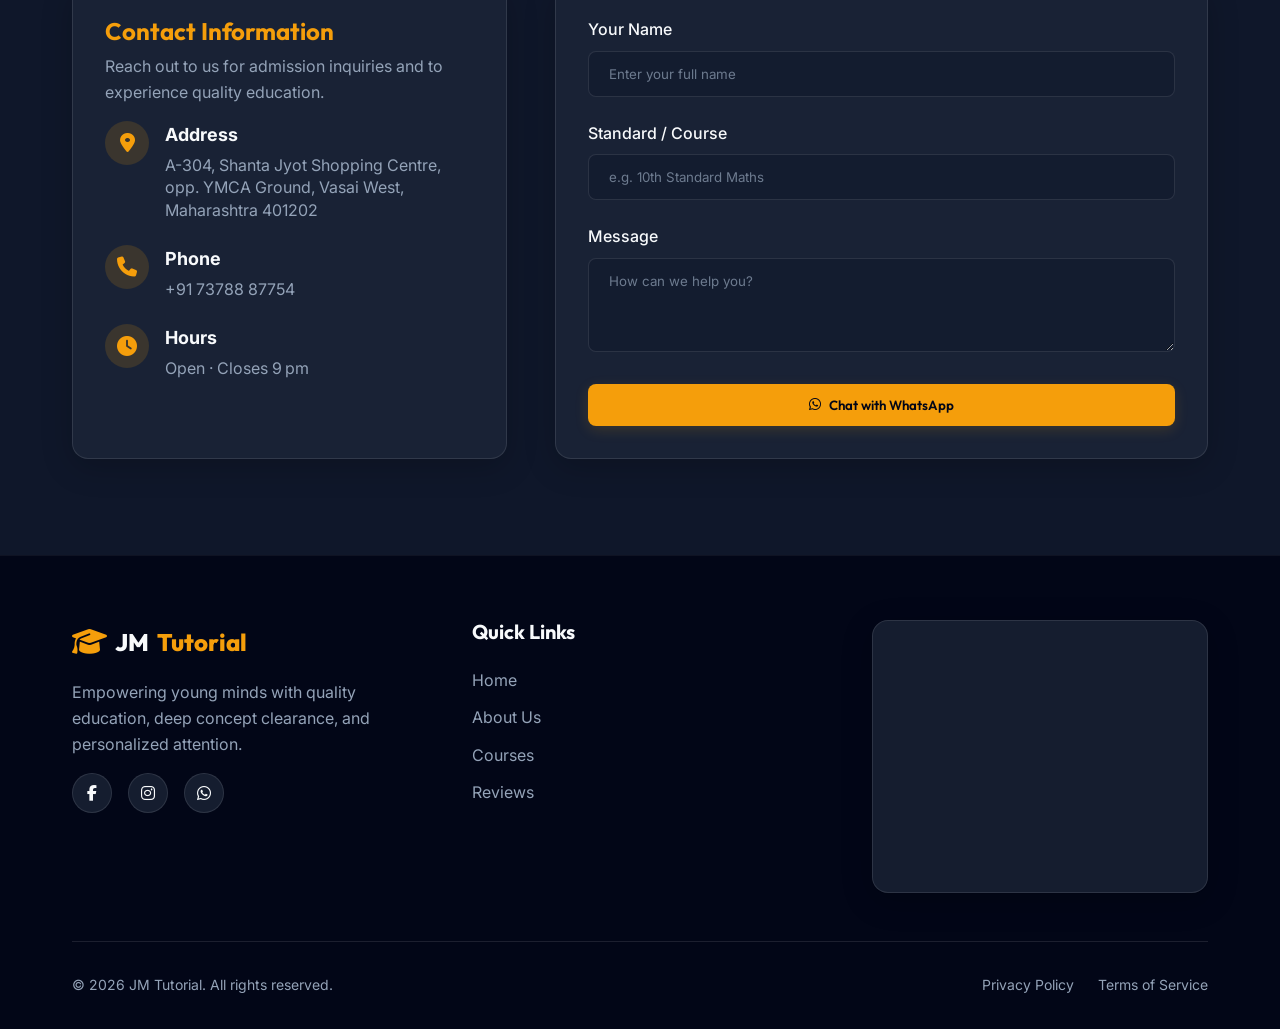
==== commit b4611b5a: "Website updated" ====
--- a/index.html
+++ b/index.html
@@ -29,7 +29,7 @@
         <div class="container nav-container">
             <a href="#" class="logo">
                 <span class="logo-icon"><i class="fa-solid fa-graduation-cap"></i></span>
-                JM <span class="text-primary">Tutorial</span>
+                JM <span class="text-primary">Tutorials</span>
             </a>
             <nav class="nav-links" id="nav-links">
                 <a href="#hero" class="nav-link active">Home</a>
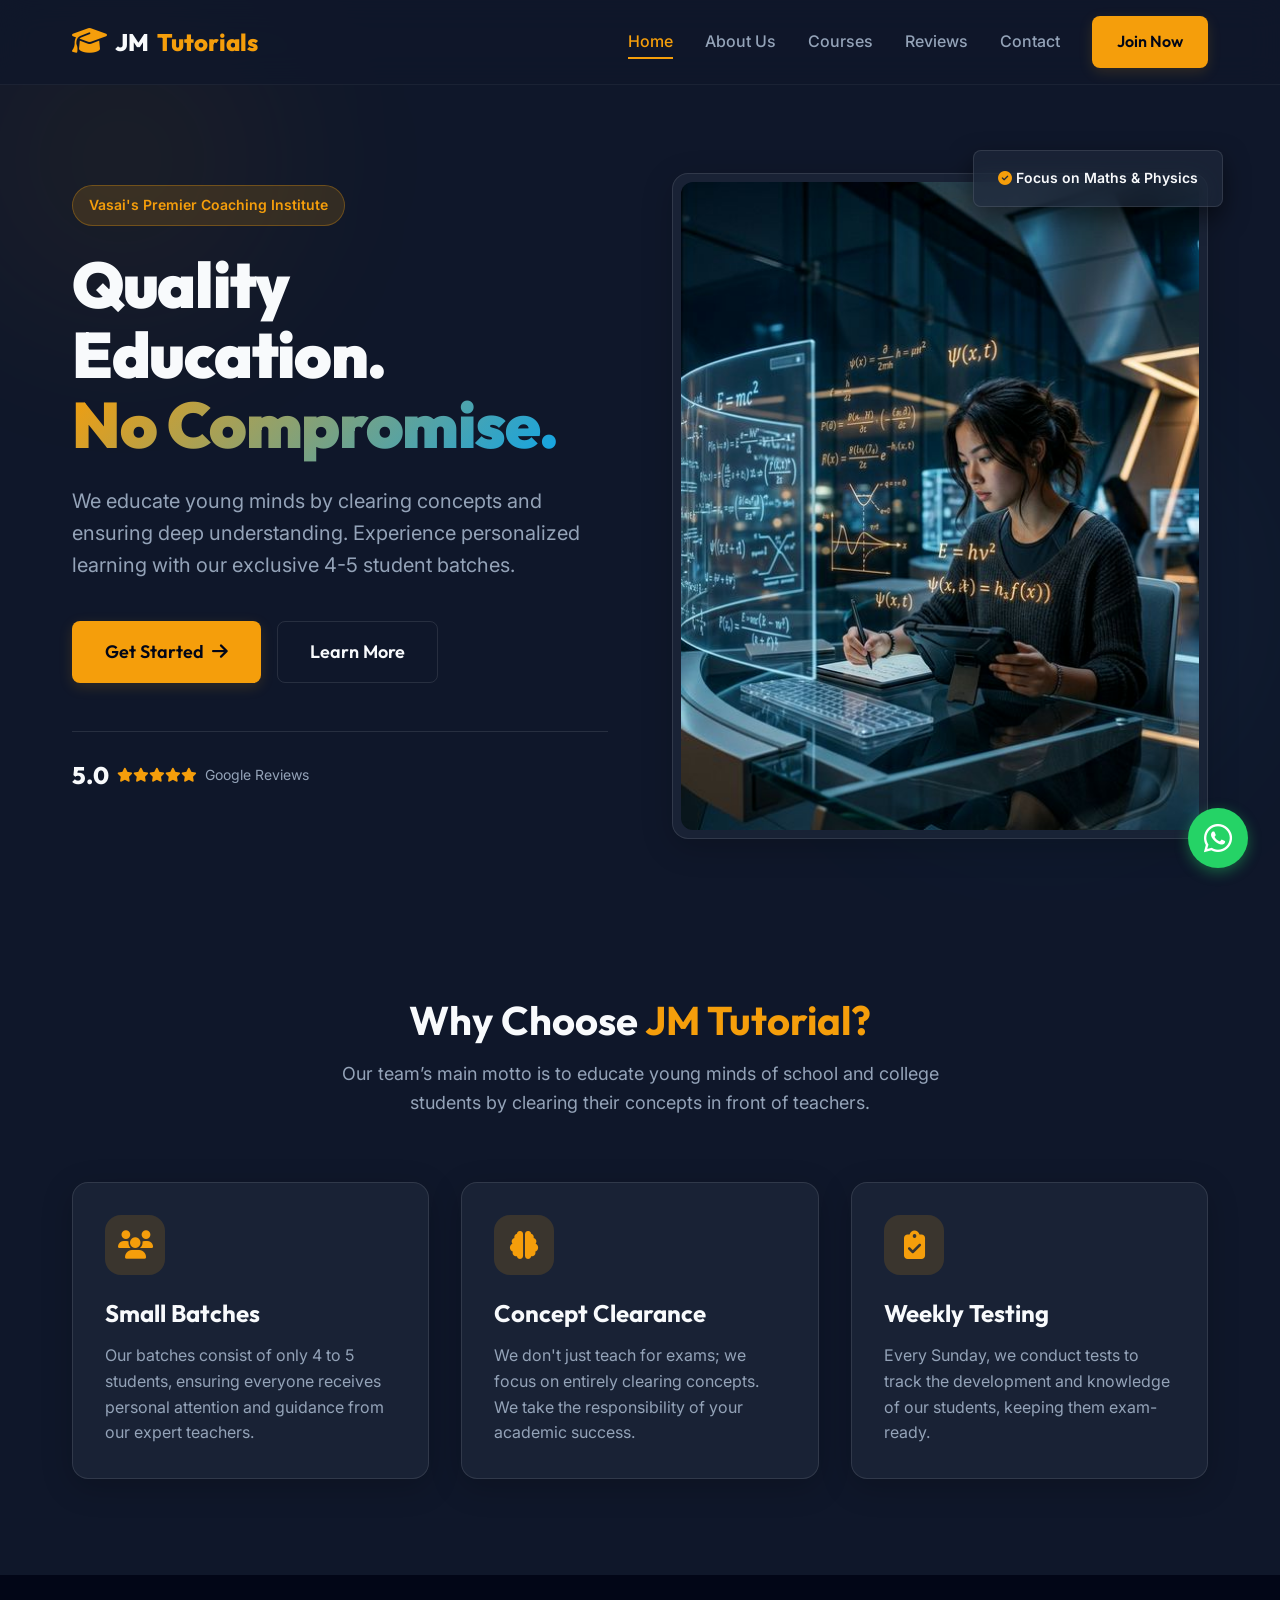
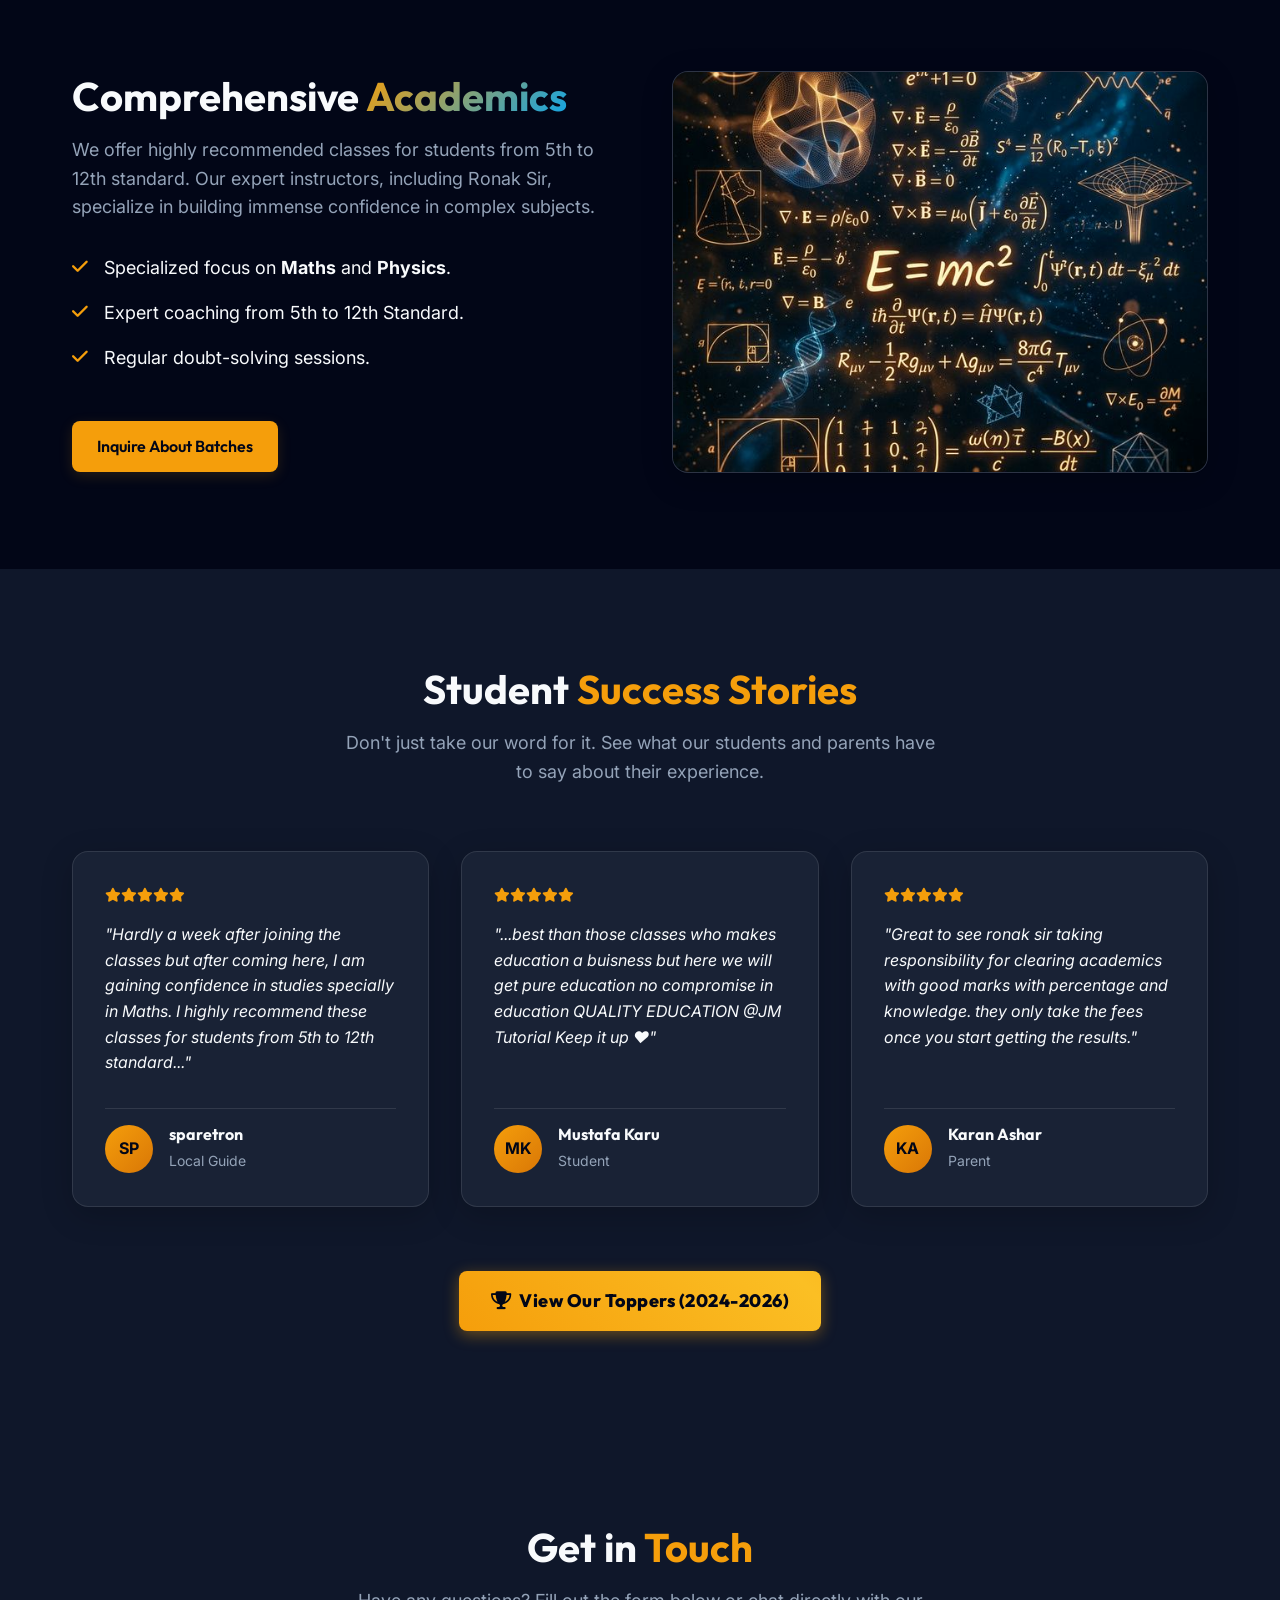
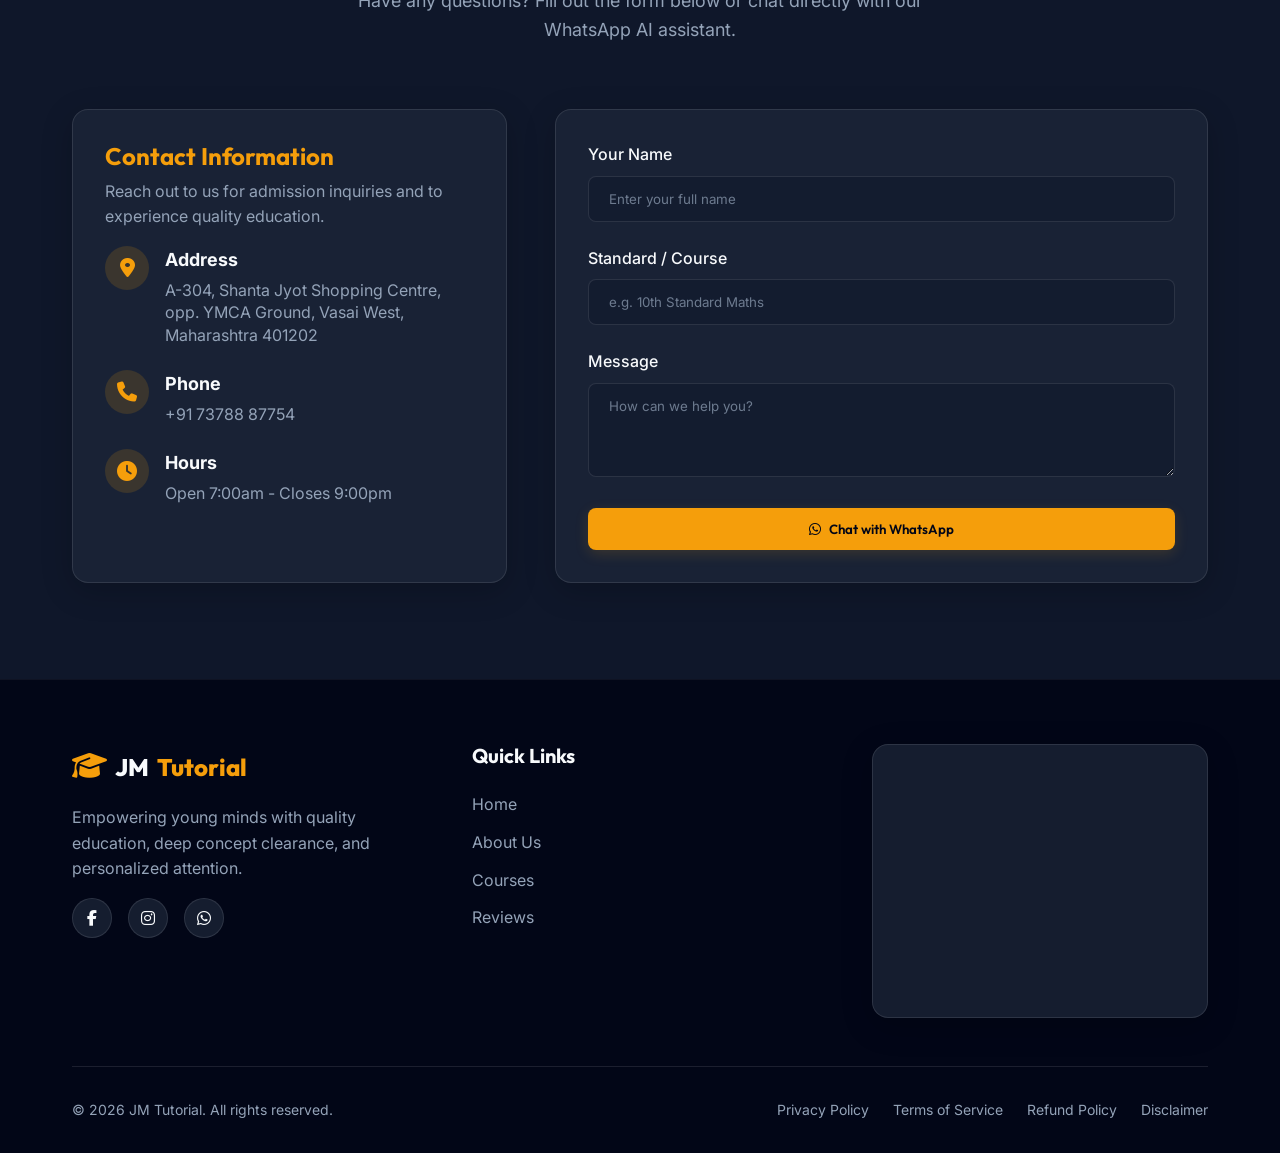
==== commit 3ac9e7bf: "Website updated" ====
--- a/index.html
+++ b/index.html
@@ -205,6 +205,13 @@
                         </div>
                     </div>
                 </div>
+            </div>
+
+            <!-- Toppers Animated Link Button -->
+            <div class="text-center" style="margin-top: 4rem;">
+                <a href="toppers.html" class="btn btn-primary btn-lg animated-btn" style="display: inline-flex;">
+                    <i class="fa-solid fa-trophy mr-2"></i> View Our Toppers (2024-2026)
+                </a>
             </div>
         </div>
     </section>
@@ -244,7 +251,7 @@
                             <div class="contact-icon"><i class="fa-solid fa-clock"></i></div>
                             <div>
                                 <strong>Hours</strong>
-                                <p>Open · Closes 9 pm</p>
+                                <p>Open 7:00am - Closes 9:00pm</p>
                             </div>
                         </li>
                     </ul>
@@ -290,7 +297,8 @@
                     <div class="social-links">
                         <a href="#" class="social-icon"><i class="fa-brands fa-facebook-f"></i></a>
                         <a href="#" class="social-icon"><i class="fa-brands fa-instagram"></i></a>
-                        <a href="#" class="social-icon"><i class="fa-brands fa-whatsapp"></i></a>
+                        <a href="https://wa.me/917378887754" class="social-icon" target="_blank"><i
+                                class="fa-brands fa-whatsapp"></i></a>
                     </div>
                 </div>
 
@@ -318,8 +326,10 @@
             <div class="footer-bottom">
                 <p>&copy; 2026 JM Tutorial. All rights reserved.</p>
                 <div class="footer-links">
-                    <a href="#">Privacy Policy</a>
-                    <a href="#">Terms of Service</a>
+                    <a href="privacy-policy.html">Privacy Policy</a>
+                    <a href="terms-of-service.html">Terms of Service</a>
+                    <a href="refund-policy.html">Refund Policy</a>
+                    <a href="disclaimer.html">Disclaimer</a>
                 </div>
             </div>
         </div>
--- a/css/style.css
+++ b/css/style.css
@@ -327,6 +327,8 @@
   display: flex;
   gap: 1rem;
   margin-bottom: 3rem;
+  position: relative;
+  z-index: 20;
 }
 
 .hero-stats {
@@ -908,6 +910,44 @@
   transform: translateX(-5px);
 }
 
+/* Animated Toppers Button */
+.animated-btn {
+  position: relative;
+  overflow: hidden;
+  background: linear-gradient(45deg, var(--primary), #fbbf24, var(--primary));
+  background-size: 200% auto;
+  color: #020617 !important;
+  animation: pulseGlow 2s linear infinite, gradientMove 3s ease infinite;
+  border: none;
+  font-weight: 800;
+  letter-spacing: 0.5px;
+  box-shadow: 0 4px 15px rgba(245, 158, 11, 0.4);
+  transition: all 0.3s ease;
+}
+
+.animated-btn:hover {
+  transform: scale(1.05);
+  background-position: right center;
+  box-shadow: 0 6px 20px rgba(245, 158, 11, 0.6);
+}
+
+@keyframes pulseGlow {
+  0% { box-shadow: 0 0 0 0 rgba(245, 158, 11, 0.7); }
+  70% { box-shadow: 0 0 0 15px rgba(245, 158, 11, 0); }
+  100% { box-shadow: 0 0 0 0 rgba(245, 158, 11, 0); }
+}
+
+@keyframes gradientMove {
+  0% { background-position: 0% 50%; }
+  50% { background-position: 100% 50%; }
+  100% { background-position: 0% 50%; }
+}
+
+@keyframes fadeIn {
+  from { opacity: 0; transform: translateY(-20px); }
+  to { opacity: 1; transform: translateY(0); }
+}
+
 /* Animations */
 .fade-in {
   opacity: 0;
@@ -986,11 +1026,15 @@
     gap: 1.5rem;
     border-bottom: 1px solid var(--border-light);
     clip-path: polygon(0 0, 100% 0, 100% 0, 0 0);
-    transition: clip-path 0.4s ease-in-out;
+    transition: clip-path 0.4s ease-in-out, visibility 0.4s;
+    visibility: hidden;
+    pointer-events: none;
   }
   
   .nav-links.active {
     clip-path: polygon(0 0, 100% 0, 100% 100%, 0 100%);
+    visibility: visible;
+    pointer-events: auto;
   }
   
   .mobile-menu-btn {
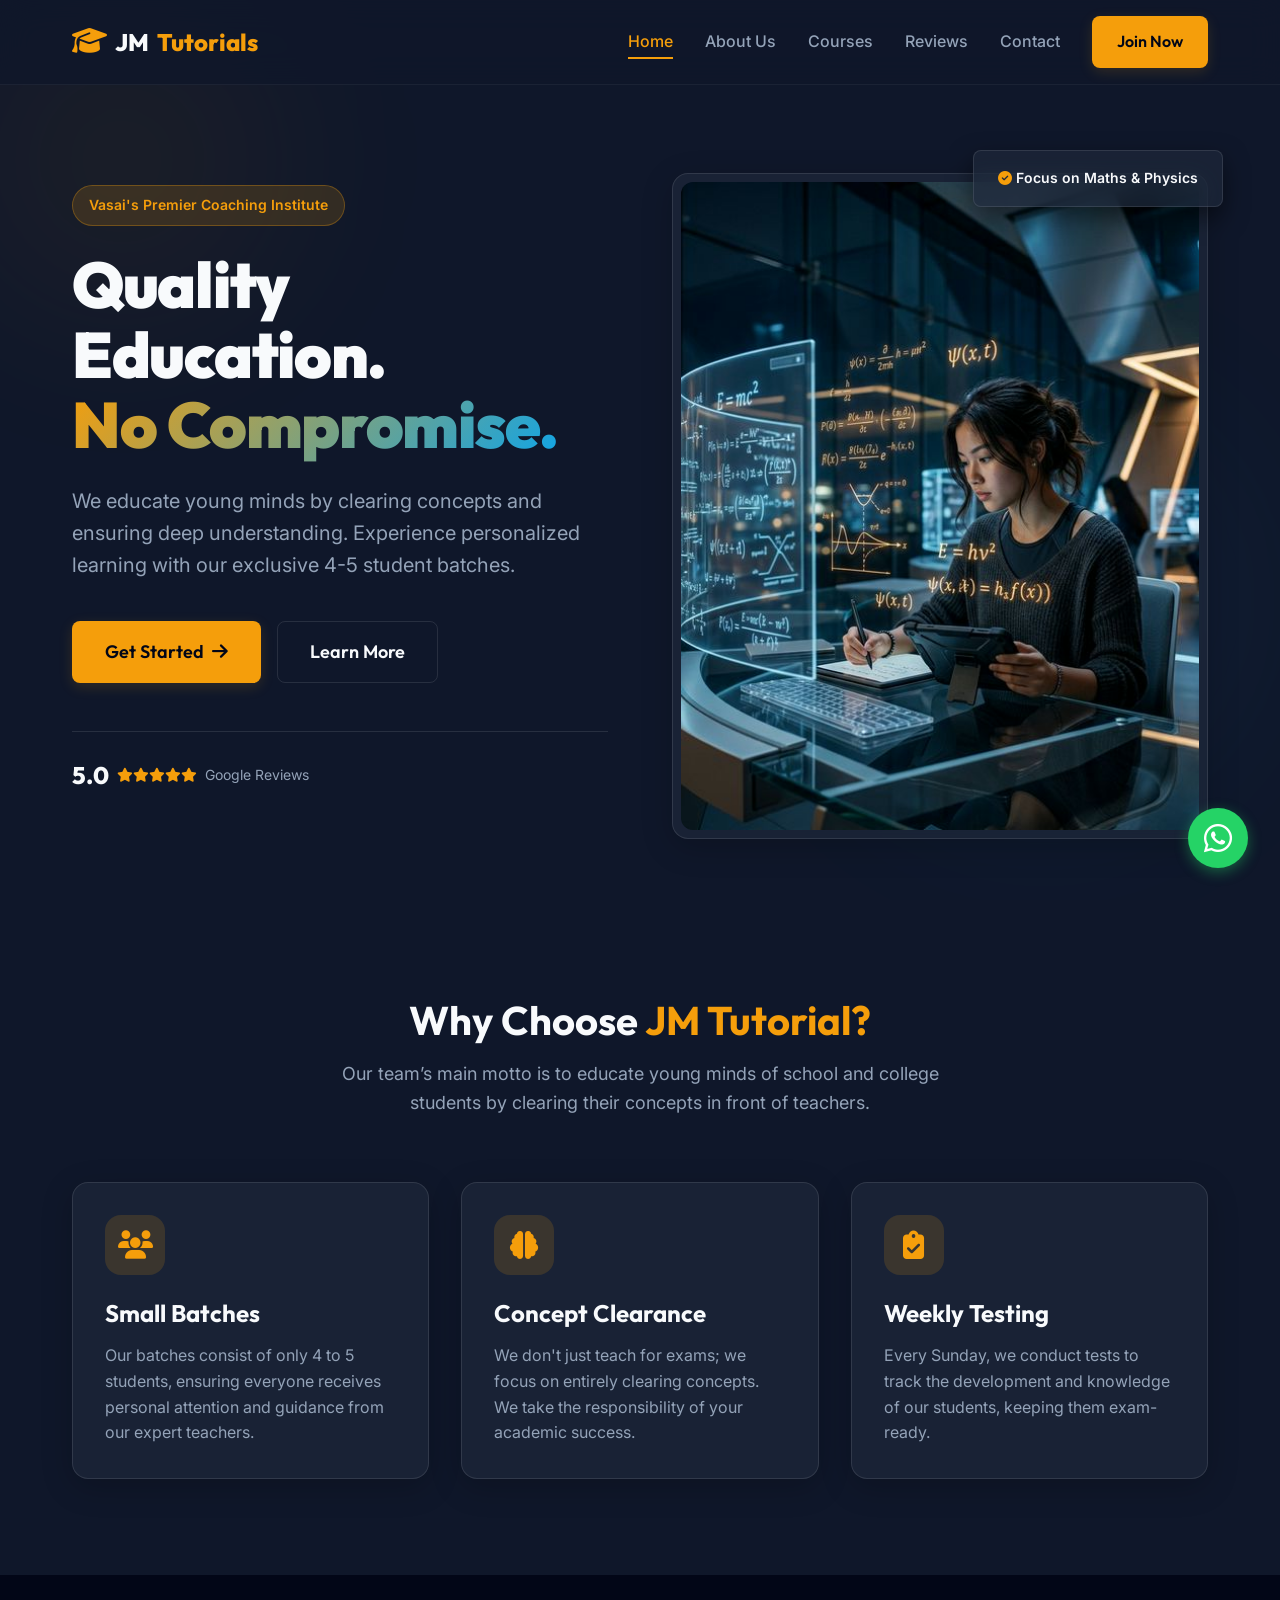
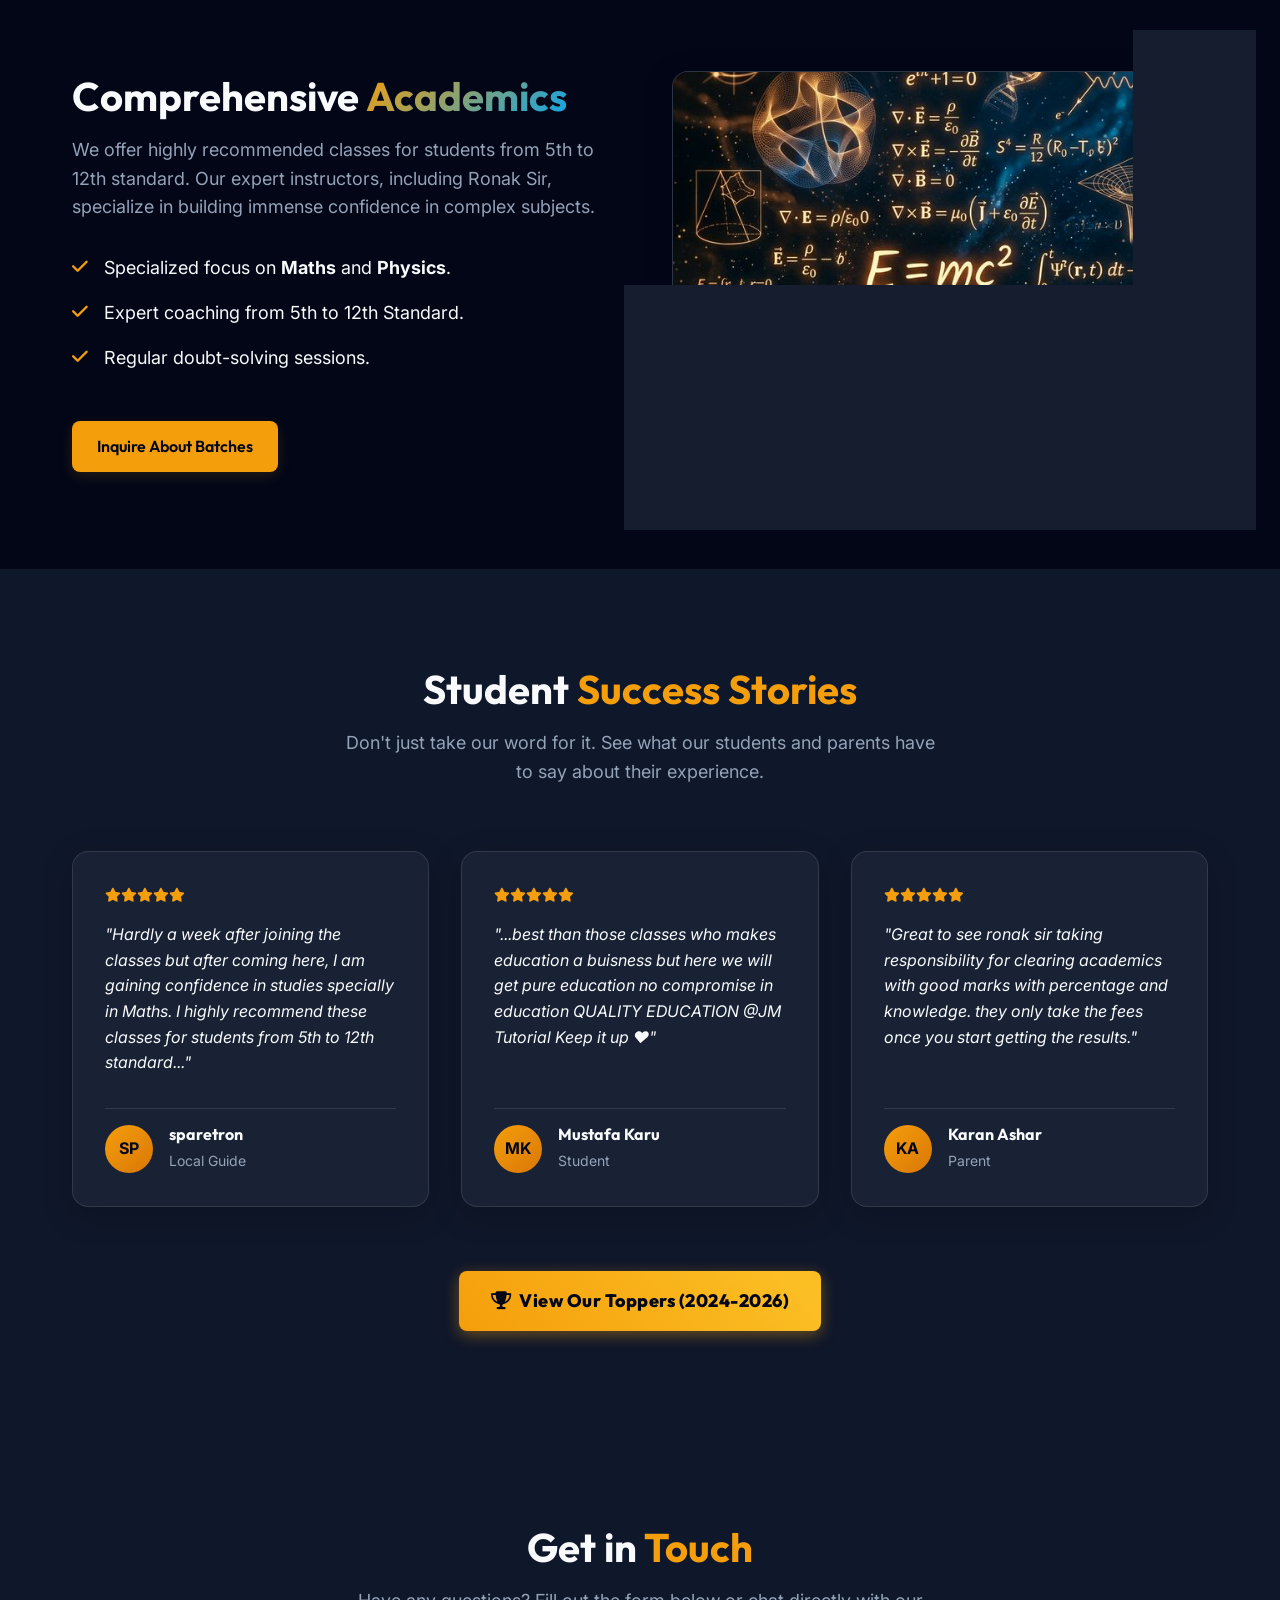
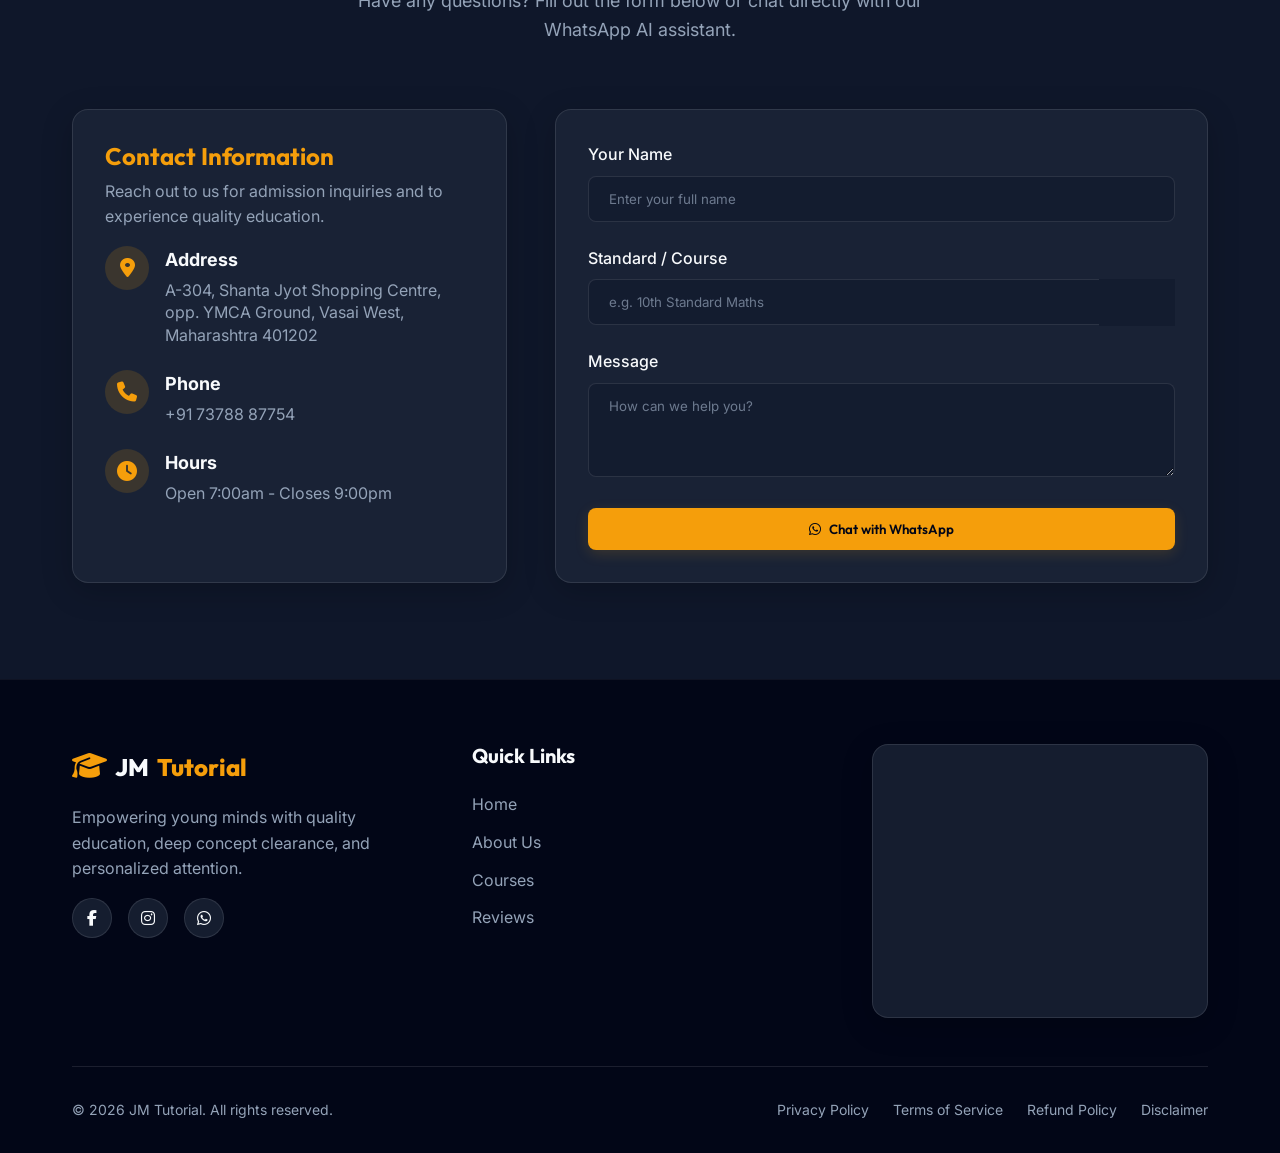
==== commit 27205815: "Website updated" ====
--- a/index.html
+++ b/index.html
@@ -19,7 +19,7 @@
     <link rel="stylesheet" href="https://cdnjs.cloudflare.com/ajax/libs/font-awesome/6.4.0/css/all.min.css">
 
     <!-- CSS -->
-    <link rel="stylesheet" href="css/style.css">
+    <link rel="stylesheet" href="css/style.css?v=3">
 </head>
 
 <body>
--- a/css/style.css
+++ b/css/style.css
@@ -155,6 +155,13 @@
   border-radius: 1rem;
   padding: 2rem;
   box-shadow: 0 8px 32px rgba(0, 0, 0, 0.2);
+  transform: translateZ(0); /* Fix for WebKit backdrop-filter input bug */
+}
+
+.glass-card input, .glass-card textarea, .glass-card select, .glass-card button, .glass-card a {
+  position: relative;
+  z-index: 50;
+  transform: translateZ(0);
 }
 
 .hover-lift {
@@ -1051,3 +1058,32 @@
     text-align: center;
   }
 }
+
+/* --- Ironclad Mobile Clickability Fixes --- */
+.hero-bg, .gradient-sphere {
+  pointer-events: none !important;
+  z-index: -10 !important;
+}
+
+@media (max-width: 768px) {
+  .nav-links:not(.active) {
+    display: none !important; /* Forces total removal of invisible overlay */
+  }
+  
+  /* Disable glass effects on mobile to prevent WebKit input capture bugs entirely */
+  .glass-card, .navbar {
+    backdrop-filter: none !important;
+    -webkit-backdrop-filter: none !important;
+    transform: none !important;
+  }
+  .glass-card {
+    background: rgba(30, 41, 59, 0.98) !important;
+  }
+  .navbar {
+    background: rgba(15, 23, 42, 0.98) !important;
+  }
+  .visual-badge {
+    backdrop-filter: none !important;
+    -webkit-backdrop-filter: none !important;
+  }
+}
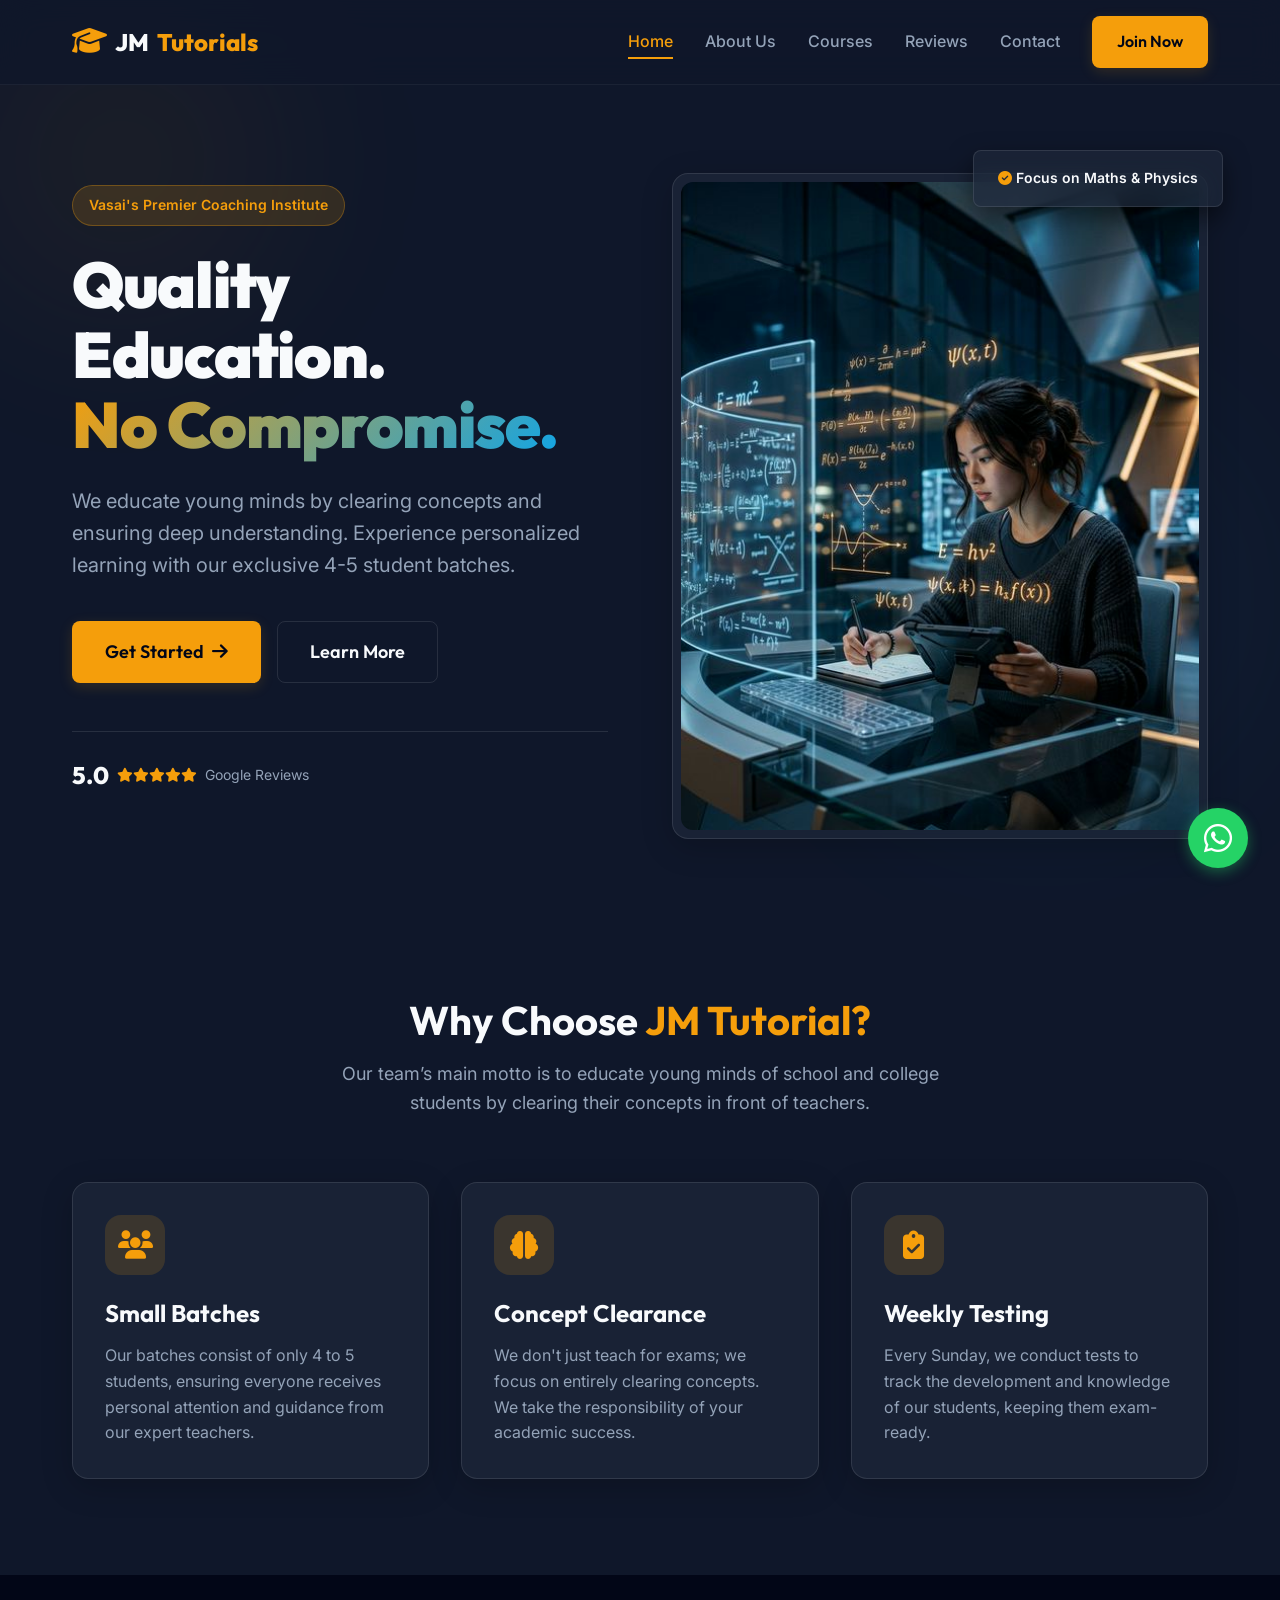
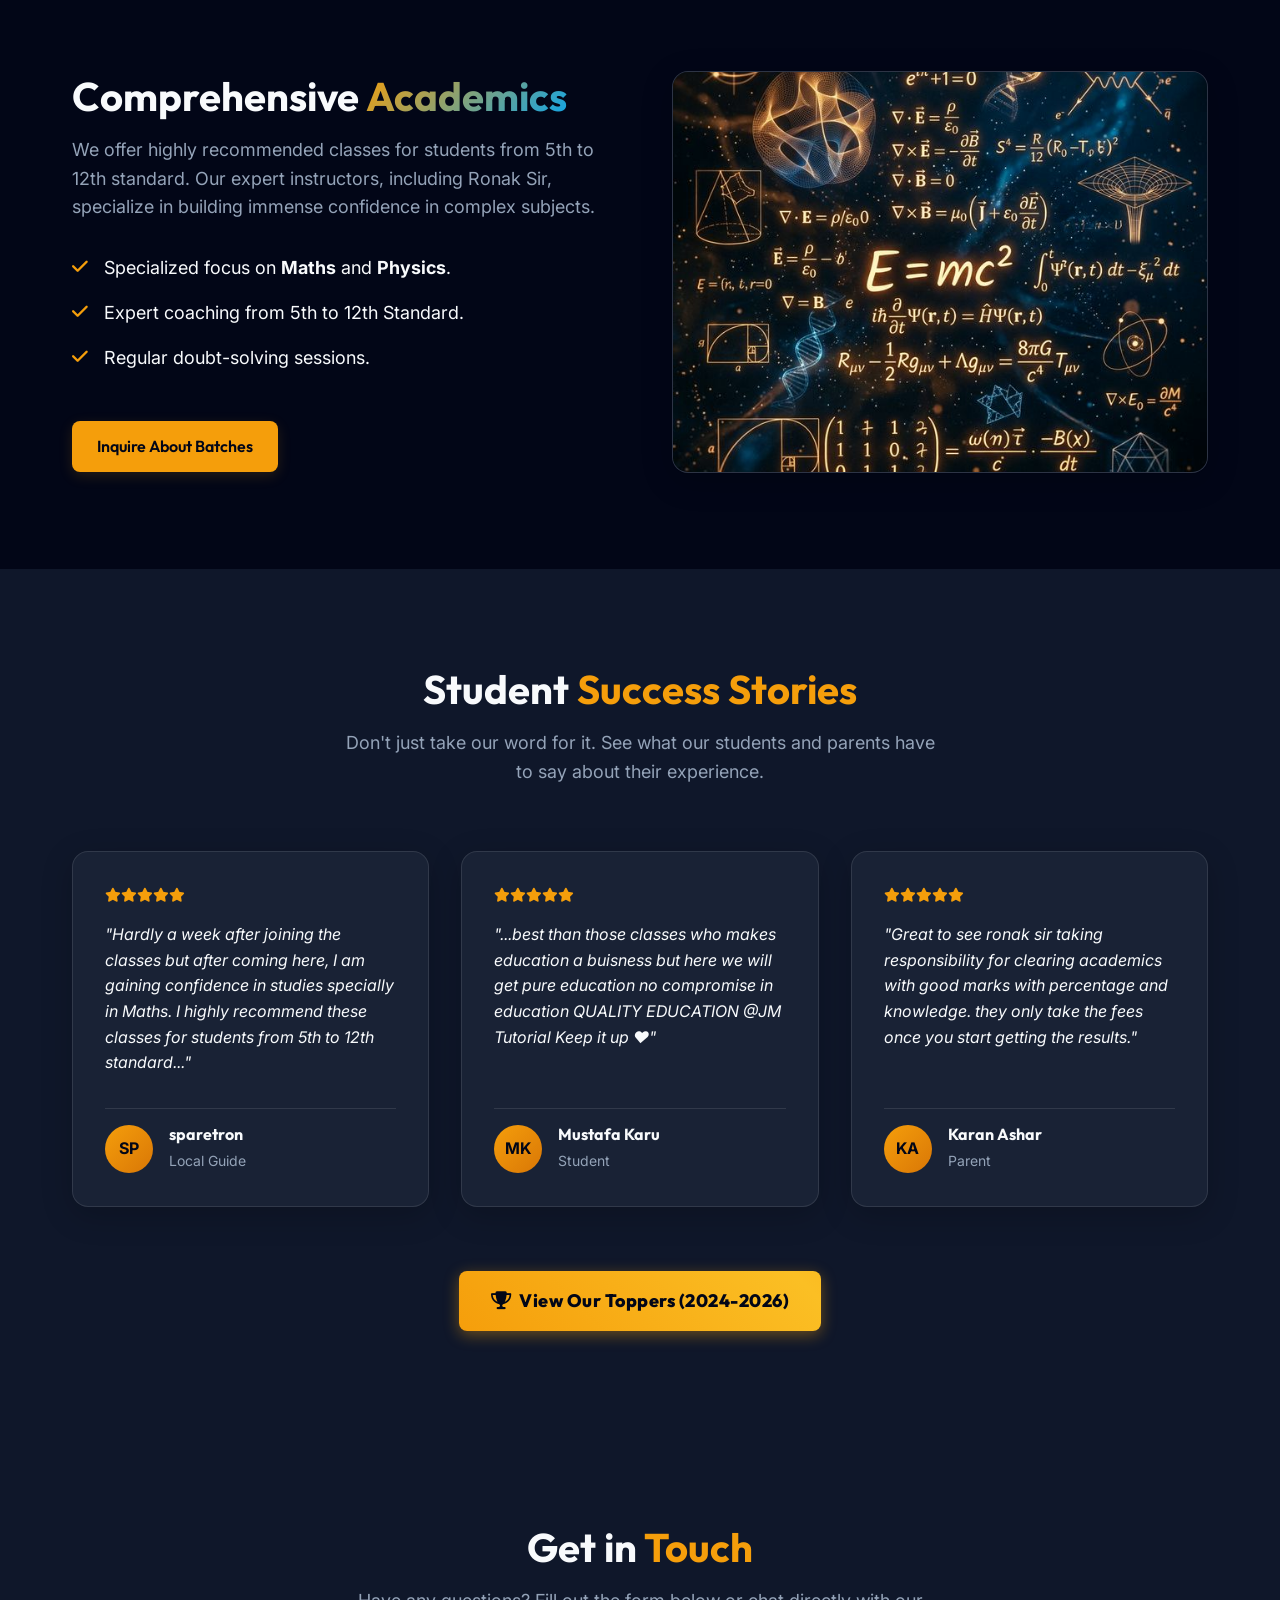
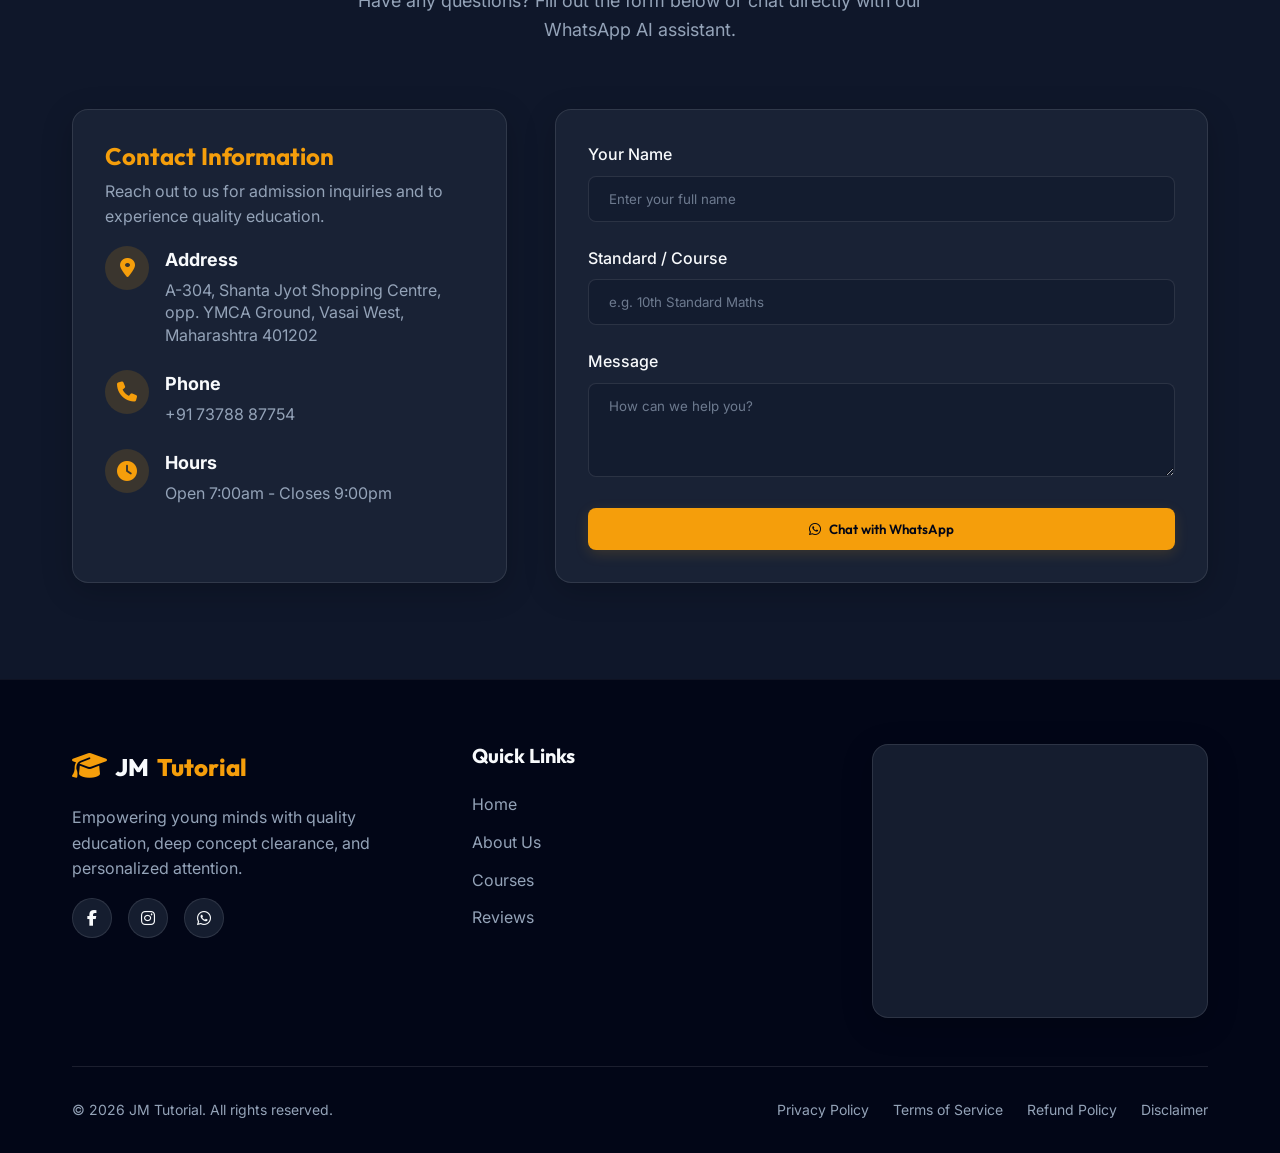
==== commit 533c2da2: "Website updated" ====
--- a/index.html
+++ b/index.html
@@ -20,6 +20,42 @@
 
     <!-- CSS -->
     <link rel="stylesheet" href="css/style.css?v=3">
+
+    <!-- Emergency Mobile Hitbox & Interactivity Fix (Bypasses CSS Cache Constraints) -->
+    <style>
+        /* Globally override broken WebKit hit-testing and glassmorphism proxy issues */
+        @media screen and (max-width: 992px) {
+            .hero-bg, .gradient-sphere {
+                z-index: -100 !important;
+                pointer-events: none !important;
+            }
+            .nav-links:not(.active) {
+                display: none !important;
+                visibility: hidden !important;
+            }
+            .glass-card, .navbar {
+                backdrop-filter: none !important;
+                -webkit-backdrop-filter: none !important;
+                transform: none !important;
+            }
+            .glass-card {
+                background: rgba(15, 23, 42, 0.95) !important;
+            }
+            .btn, a, button, input, textarea, select {
+                position: relative !important;
+                z-index: 1000 !important;
+                cursor: pointer !important;
+                pointer-events: auto !important;
+                -webkit-user-select: auto !important;
+                user-select: auto !important;
+                border: 1px solid var(--primary) !important; /* Visual debugging: highlights them slightly if activated */
+            }
+            .navbar { z-index: 9999 !important; }
+            .wa-widget-container { z-index: 9999 !important; pointer-events: none !important; }
+            .wa-chat-box.active { pointer-events: auto !important; }
+            .floating-wa { pointer-events: auto !important; }
+        }
+    </style>
 </head>
 
 <body>
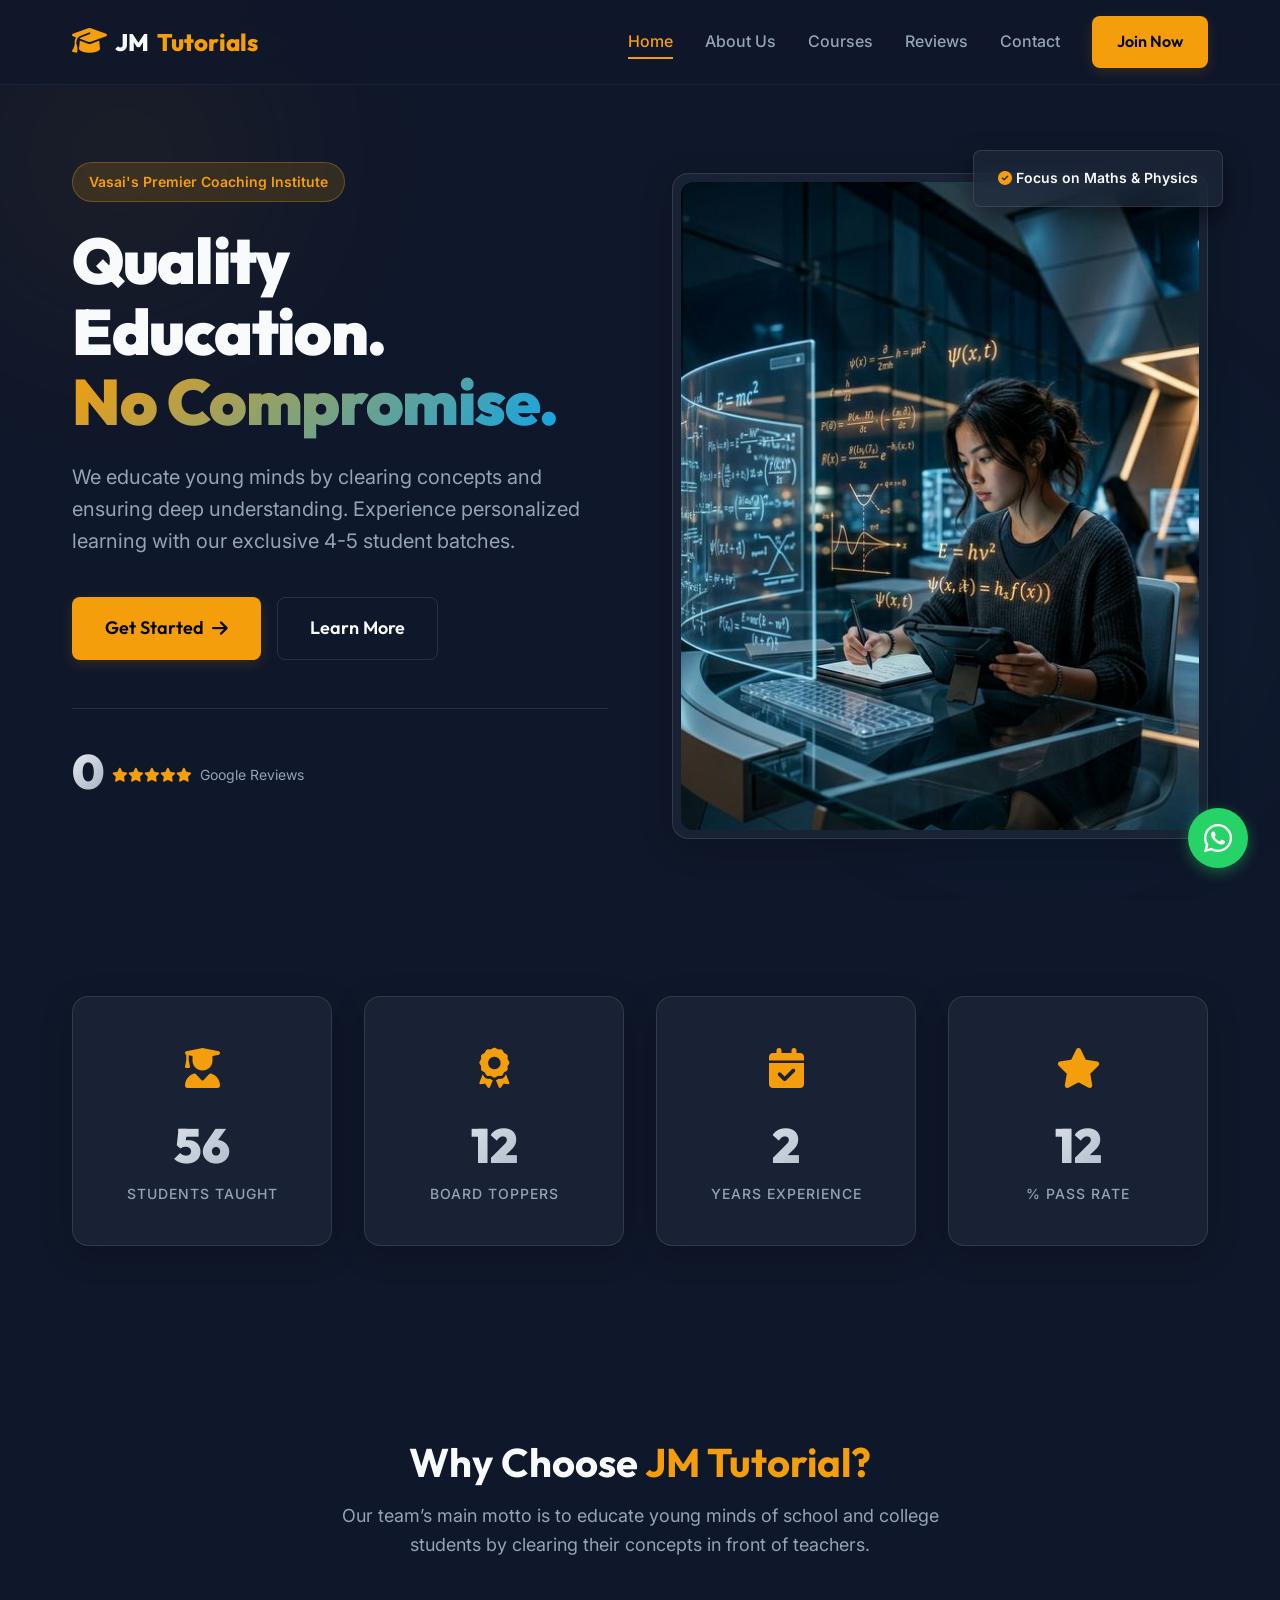
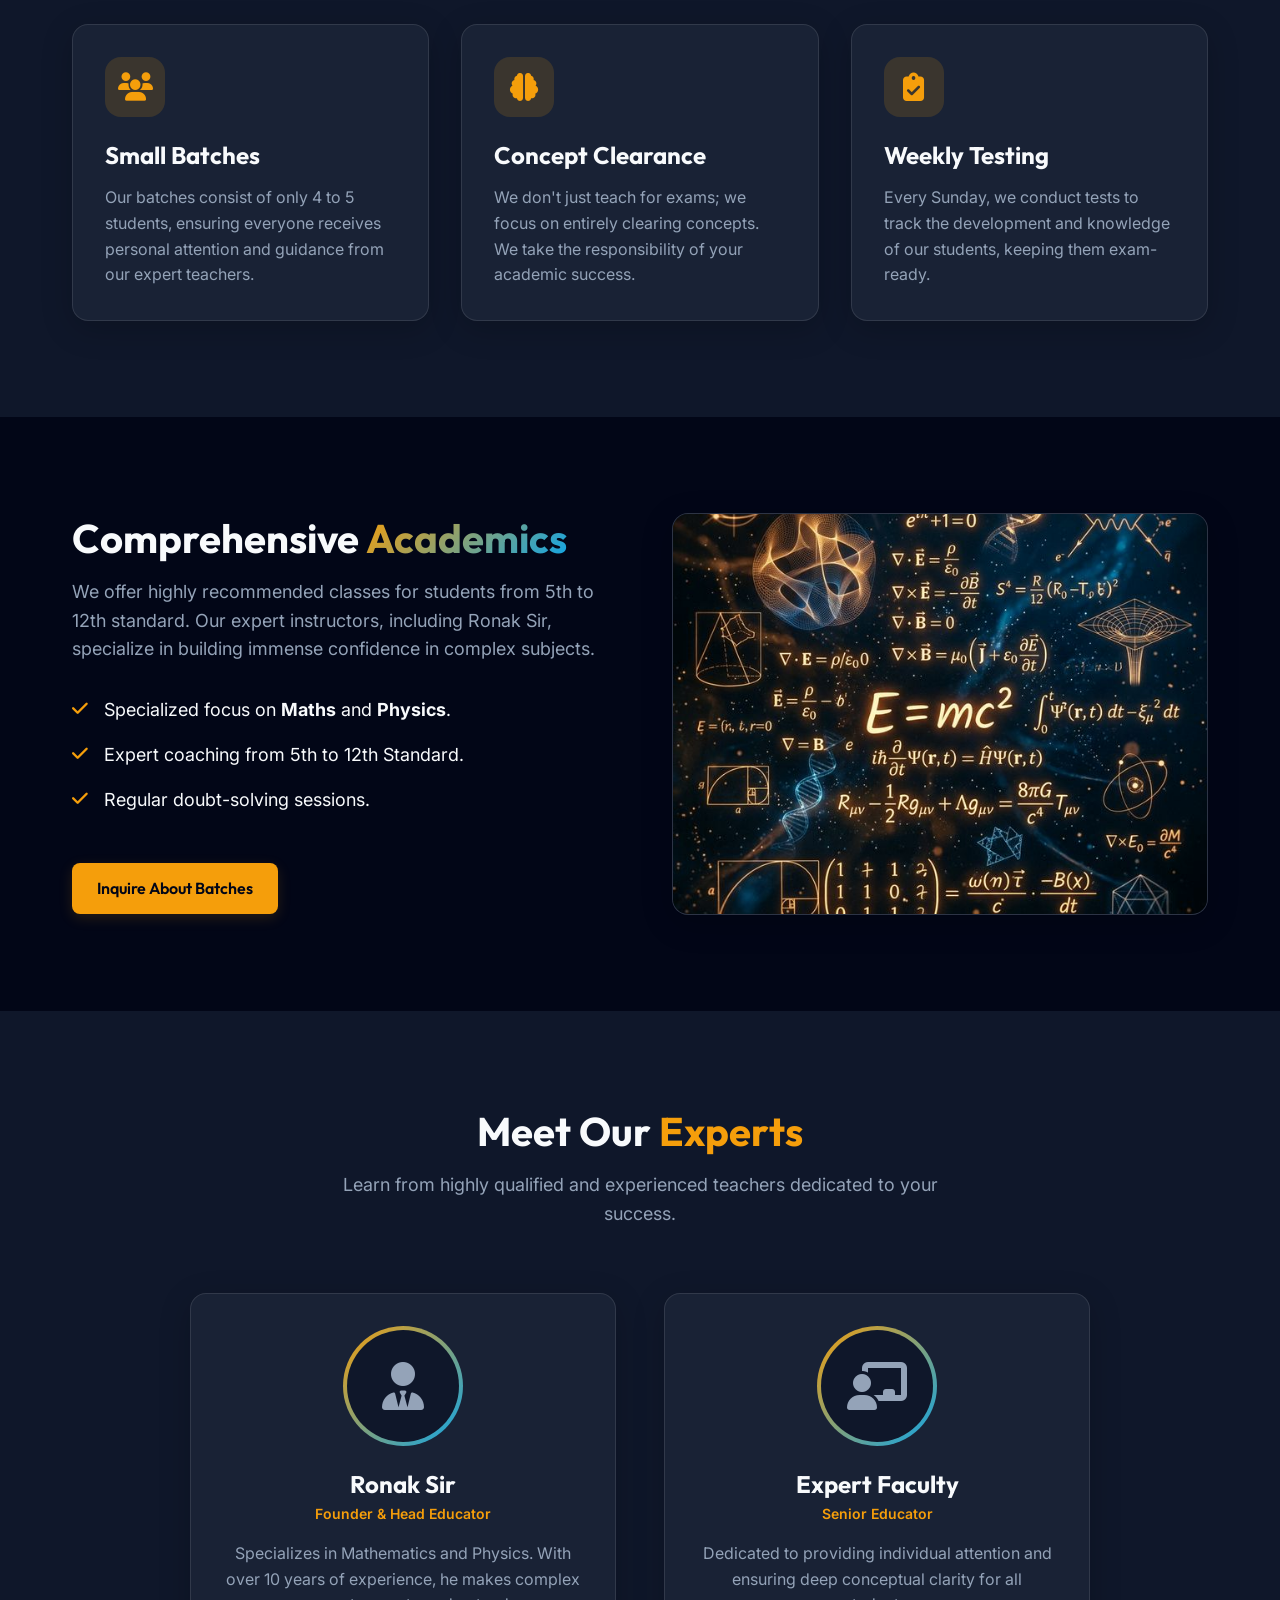
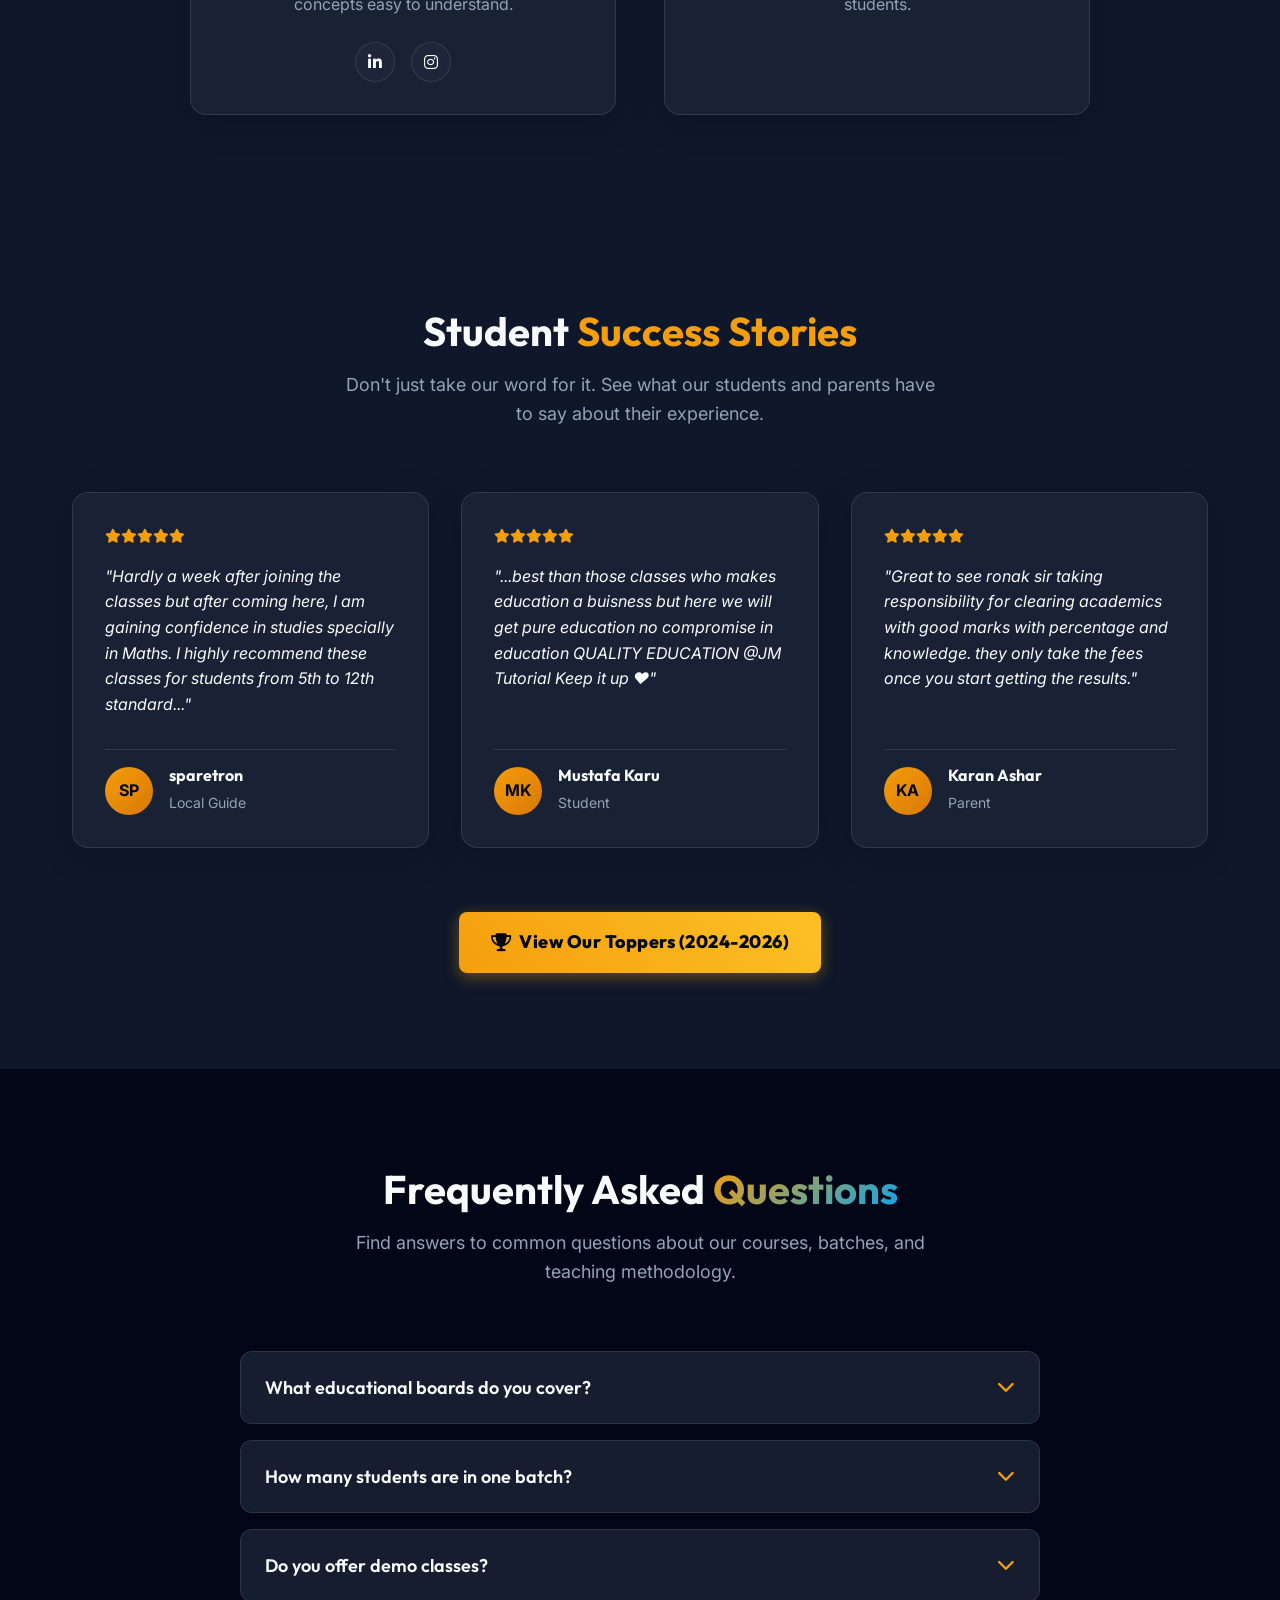
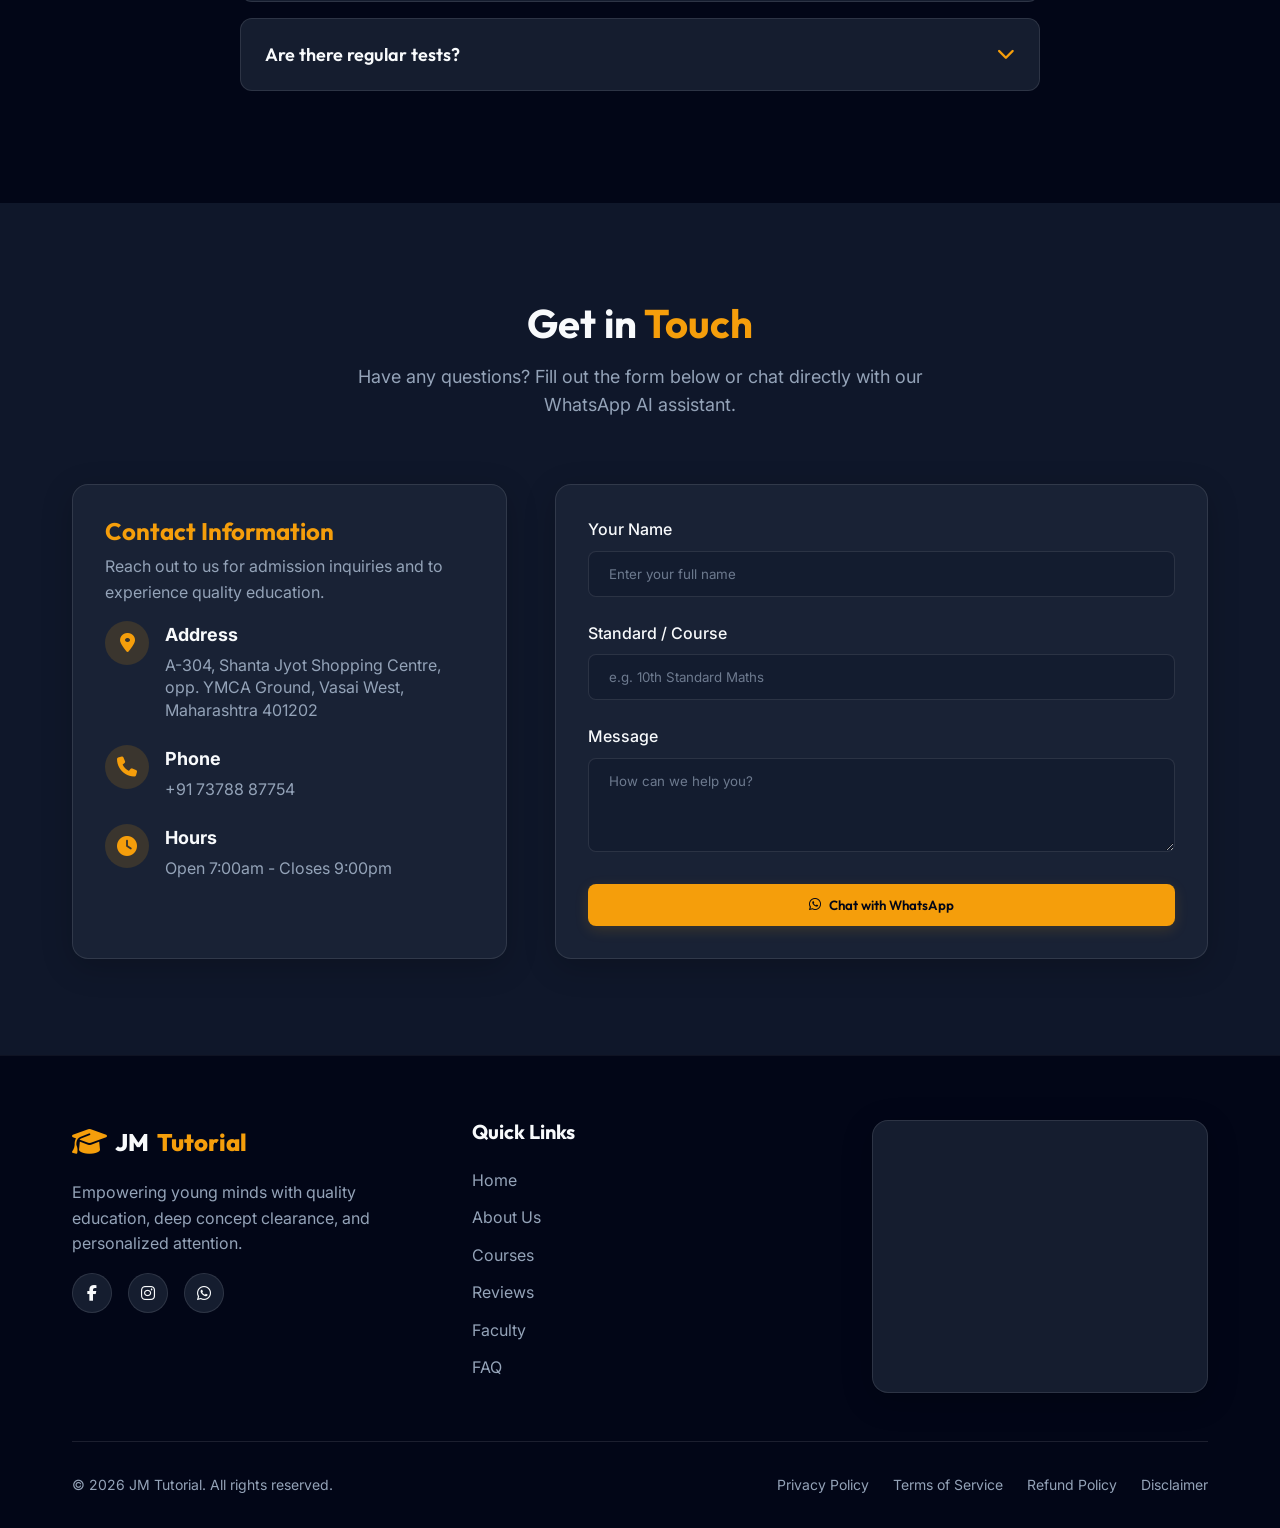
==== commit 9daabfae: "Website updated" ====
--- a/index.html
+++ b/index.html
@@ -25,35 +25,60 @@
     <style>
         /* Globally override broken WebKit hit-testing and glassmorphism proxy issues */
         @media screen and (max-width: 992px) {
-            .hero-bg, .gradient-sphere {
+
+            .hero-bg,
+            .gradient-sphere {
                 z-index: -100 !important;
                 pointer-events: none !important;
             }
+
             .nav-links:not(.active) {
                 display: none !important;
                 visibility: hidden !important;
             }
-            .glass-card, .navbar {
+
+            .glass-card,
+            .navbar {
                 backdrop-filter: none !important;
                 -webkit-backdrop-filter: none !important;
                 transform: none !important;
             }
+
             .glass-card {
                 background: rgba(15, 23, 42, 0.95) !important;
             }
-            .btn, a, button, input, textarea, select {
+
+            .btn,
+            a,
+            button,
+            input,
+            textarea,
+            select {
                 position: relative !important;
                 z-index: 1000 !important;
                 cursor: pointer !important;
                 pointer-events: auto !important;
                 -webkit-user-select: auto !important;
                 user-select: auto !important;
-                border: 1px solid var(--primary) !important; /* Visual debugging: highlights them slightly if activated */
-            }
-            .navbar { z-index: 9999 !important; }
-            .wa-widget-container { z-index: 9999 !important; pointer-events: none !important; }
-            .wa-chat-box.active { pointer-events: auto !important; }
-            .floating-wa { pointer-events: auto !important; }
+
+            }
+
+            .navbar {
+                z-index: 9999 !important;
+            }
+
+            .wa-widget-container {
+                z-index: 9999 !important;
+                pointer-events: none !important;
+            }
+
+            .wa-chat-box.active {
+                pointer-events: auto !important;
+            }
+
+            .floating-wa {
+                pointer-events: auto !important;
+            }
         }
     </style>
 </head>
@@ -122,6 +147,34 @@
         </div>
     </section>
 
+    <!-- Stats Section -->
+    <section class="stats-section section" id="stats">
+        <div class="container">
+            <div class="stats-grid">
+                <div class="stat-card glass-card fade-in">
+                    <div class="stat-icon"><i class="fa-solid fa-user-graduate"></i></div>
+                    <h3 class="stat-number" data-target="500">0</h3>
+                    <p class="stat-label">Students Taught</p>
+                </div>
+                <div class="stat-card glass-card fade-in" style="transition-delay: 100ms;">
+                    <div class="stat-icon"><i class="fa-solid fa-award"></i></div>
+                    <h3 class="stat-number" data-target="100">0</h3>
+                    <p class="stat-label">Board Toppers</p>
+                </div>
+                <div class="stat-card glass-card fade-in" style="transition-delay: 200ms;">
+                    <div class="stat-icon"><i class="fa-solid fa-calendar-check"></i></div>
+                    <h3 class="stat-number" data-target="10">0</h3>
+                    <p class="stat-label">Years Experience</p>
+                </div>
+                <div class="stat-card glass-card fade-in" style="transition-delay: 300ms;">
+                    <div class="stat-icon"><i class="fa-solid fa-star"></i></div>
+                    <h3 class="stat-number" data-target="100">0</h3>
+                    <p class="stat-label">% Pass Rate</p>
+                </div>
+            </div>
+        </div>
+    </section>
+
     <!-- Features / About Section -->
     <section class="about section" id="about">
         <div class="container">
@@ -179,6 +232,46 @@
         </div>
     </section>
 
+    <!-- Faculty Section -->
+    <section class="faculty section" id="faculty">
+        <div class="container">
+            <div class="section-header text-center fade-in">
+                <h2 class="section-title">Meet Our <span class="text-primary">Experts</span></h2>
+                <p class="section-desc">Learn from highly qualified and experienced teachers dedicated to your success.</p>
+            </div>
+            
+            <div class="faculty-grid">
+                <div class="faculty-card glass-card hover-lift fade-in">
+                    <div class="faculty-img-wrapper">
+                        <!-- Placeholder for Ronak Sir Photo -->
+                        <div class="faculty-img-placeholder"><i class="fa-solid fa-user-tie"></i></div>
+                    </div>
+                    <div class="faculty-info">
+                        <h3>Ronak Sir</h3>
+                        <span class="faculty-role text-primary">Founder & Head Educator</span>
+                        <p>Specializes in Mathematics and Physics. With over 10 years of experience, he makes complex concepts easy to understand.</p>
+                        <div class="faculty-social">
+                            <a href="#" class="social-icon"><i class="fa-brands fa-linkedin-in"></i></a>
+                            <a href="#" class="social-icon"><i class="fa-brands fa-instagram"></i></a>
+                        </div>
+                    </div>
+                </div>
+                
+                <div class="faculty-card glass-card hover-lift fade-in" style="transition-delay: 100ms;">
+                    <div class="faculty-img-wrapper">
+                        <!-- Placeholder for other faculty -->
+                        <div class="faculty-img-placeholder"><i class="fa-solid fa-chalkboard-user"></i></div>
+                    </div>
+                    <div class="faculty-info">
+                        <h3>Expert Faculty</h3>
+                        <span class="faculty-role text-primary">Senior Educator</span>
+                        <p>Dedicated to providing individual attention and ensuring deep conceptual clarity for all students.</p>
+                    </div>
+                </div>
+            </div>
+        </div>
+    </section>
+
     <!-- Testimonials Section -->
     <section class="testimonials section" id="testimonials">
         <div class="container">
@@ -248,6 +341,58 @@
                 <a href="toppers.html" class="btn btn-primary btn-lg animated-btn" style="display: inline-flex;">
                     <i class="fa-solid fa-trophy mr-2"></i> View Our Toppers (2024-2026)
                 </a>
+            </div>
+        </div>
+    </section>
+
+    <!-- FAQ Section -->
+    <section class="faq section bg-darker" id="faq">
+        <div class="container">
+            <div class="section-header text-center fade-in">
+                <h2 class="section-title">Frequently Asked <span class="text-gradient">Questions</span></h2>
+                <p class="section-desc">Find answers to common questions about our courses, batches, and teaching methodology.</p>
+            </div>
+            
+            <div class="faq-container fade-in-up">
+                <div class="faq-item">
+                    <button class="faq-question">
+                        <span>What educational boards do you cover?</span>
+                        <i class="fa-solid fa-chevron-down"></i>
+                    </button>
+                    <div class="faq-answer">
+                        <p>We provide coaching for Maharashtra State Board, CBSE, and ICSE boards, ensuring the curriculum aligns perfectly with your school syllabus.</p>
+                    </div>
+                </div>
+                
+                <div class="faq-item">
+                    <button class="faq-question">
+                        <span>How many students are in one batch?</span>
+                        <i class="fa-solid fa-chevron-down"></i>
+                    </button>
+                    <div class="faq-answer">
+                        <p>We maintain an exclusive batch size of 4 to 5 students to ensure that every student receives personalized attention and guidance.</p>
+                    </div>
+                </div>
+                
+                <div class="faq-item">
+                    <button class="faq-question">
+                        <span>Do you offer demo classes?</span>
+                        <i class="fa-solid fa-chevron-down"></i>
+                    </button>
+                    <div class="faq-answer">
+                        <p>Yes, we offer demo classes so students and parents can experience our teaching methodology before committing to admission.</p>
+                    </div>
+                </div>
+                
+                <div class="faq-item">
+                    <button class="faq-question">
+                        <span>Are there regular tests?</span>
+                        <i class="fa-solid fa-chevron-down"></i>
+                    </button>
+                    <div class="faq-answer">
+                        <p>Absolutely. We conduct weekly tests every Sunday to track student development, identify weak areas, and keep them exam-ready.</p>
+                    </div>
+                </div>
             </div>
         </div>
     </section>
@@ -345,6 +490,8 @@
                         <li><a href="#about">About Us</a></li>
                         <li><a href="#courses">Courses</a></li>
                         <li><a href="#testimonials">Reviews</a></li>
+                        <li><a href="#faculty">Faculty</a></li>
+                        <li><a href="#faq">FAQ</a></li>
                     </ul>
                 </div>
 
--- a/css/style.css
+++ b/css/style.css
@@ -1087,3 +1087,171 @@
     -webkit-backdrop-filter: none !important;
   }
 }
+
+/* Stats Section */
+.stats-grid {
+  display: grid;
+  grid-template-columns: repeat(4, 1fr);
+  gap: 2rem;
+}
+
+.stat-card {
+  text-align: center;
+  padding: 2.5rem 1.5rem;
+}
+
+.stat-icon {
+  font-size: 2.5rem;
+  color: var(--primary);
+  margin-bottom: 1rem;
+}
+
+.stat-number {
+  font-size: 3rem;
+  font-weight: 900;
+  margin-bottom: 0.5rem;
+  background: linear-gradient(135deg, var(--text-main), var(--text-muted));
+  -webkit-background-clip: text;
+  background-clip: text;
+  -webkit-text-fill-color: transparent;
+}
+
+.stat-label {
+  color: var(--text-muted);
+  font-weight: 500;
+  letter-spacing: 1px;
+  text-transform: uppercase;
+  font-size: 0.875rem;
+}
+
+/* Faculty Section */
+.faculty-grid {
+  display: grid;
+  grid-template-columns: repeat(2, 1fr);
+  gap: 3rem;
+  max-width: 900px;
+  margin: 0 auto;
+}
+
+.faculty-card {
+  display: flex;
+  flex-direction: column;
+  padding: 2rem;
+  text-align: center;
+  align-items: center;
+}
+
+.faculty-img-wrapper {
+  width: 120px;
+  height: 120px;
+  border-radius: 50%;
+  margin-bottom: 1.5rem;
+  background: linear-gradient(135deg, var(--primary), var(--secondary));
+  padding: 4px;
+}
+
+.faculty-img-placeholder {
+  width: 100%;
+  height: 100%;
+  background-color: var(--bg-dark);
+  border-radius: 50%;
+  display: flex;
+  align-items: center;
+  justify-content: center;
+  font-size: 3rem;
+  color: var(--text-muted);
+}
+
+.faculty-info h3 {
+  font-size: 1.5rem;
+  margin-bottom: 0.25rem;
+}
+
+.faculty-role {
+  display: block;
+  font-weight: 600;
+  margin-bottom: 1rem;
+  font-size: 0.875rem;
+}
+
+.faculty-info p {
+  color: var(--text-muted);
+  margin-bottom: 1.5rem;
+}
+
+.faculty-social {
+  display: flex;
+  justify-content: center;
+  gap: 1rem;
+}
+
+/* FAQ Section */
+.faq-container {
+  max-width: 800px;
+  margin: 0 auto;
+}
+
+.faq-item {
+  margin-bottom: 1rem;
+  border: 1px solid var(--border-light);
+  border-radius: 0.75rem;
+  background: var(--bg-card);
+  overflow: hidden;
+}
+
+.faq-question {
+  width: 100%;
+  text-align: left;
+  padding: 1.5rem;
+  background: transparent;
+  border: none;
+  display: flex;
+  justify-content: space-between;
+  align-items: center;
+  color: var(--text-main);
+  font-size: 1.125rem;
+  font-weight: 600;
+  font-family: var(--font-heading);
+  cursor: pointer;
+  transition: var(--transition);
+}
+
+.faq-question:hover {
+  color: var(--primary);
+}
+
+.faq-question i {
+  color: var(--primary);
+  transition: transform 0.3s ease;
+}
+
+.faq-question.active i {
+  transform: rotate(180deg);
+}
+
+.faq-answer {
+  max-height: 0;
+  overflow: hidden;
+  transition: max-height 0.3s ease-out;
+  background: rgba(15, 23, 42, 0.3);
+}
+
+.faq-answer p {
+  padding: 0 1.5rem 1.5rem;
+  color: var(--text-muted);
+}
+
+@media screen and (max-width: 768px) {
+  .stats-grid {
+    grid-template-columns: repeat(2, 1fr);
+  }
+  .faculty-grid {
+    grid-template-columns: 1fr;
+  }
+}
+
+@media screen and (max-width: 480px) {
+  .stats-grid {
+    grid-template-columns: 1fr;
+  }
+}
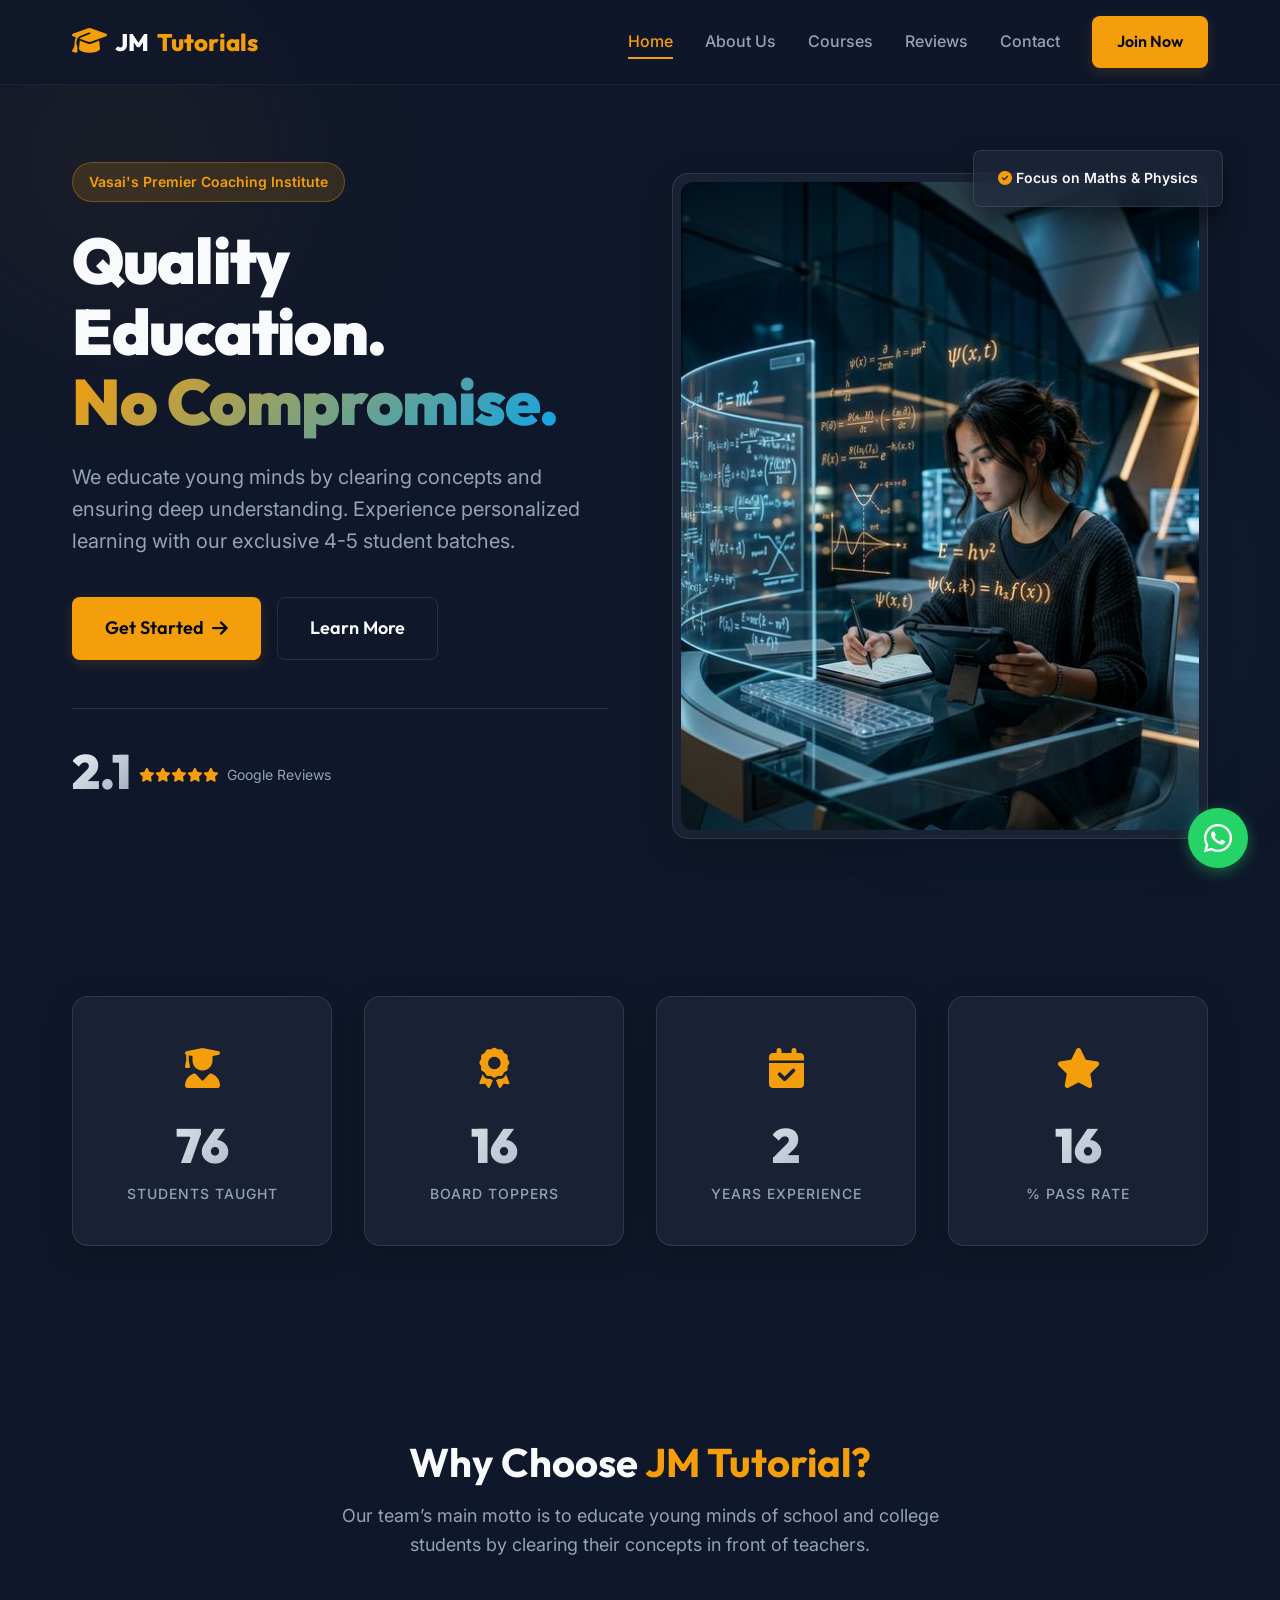
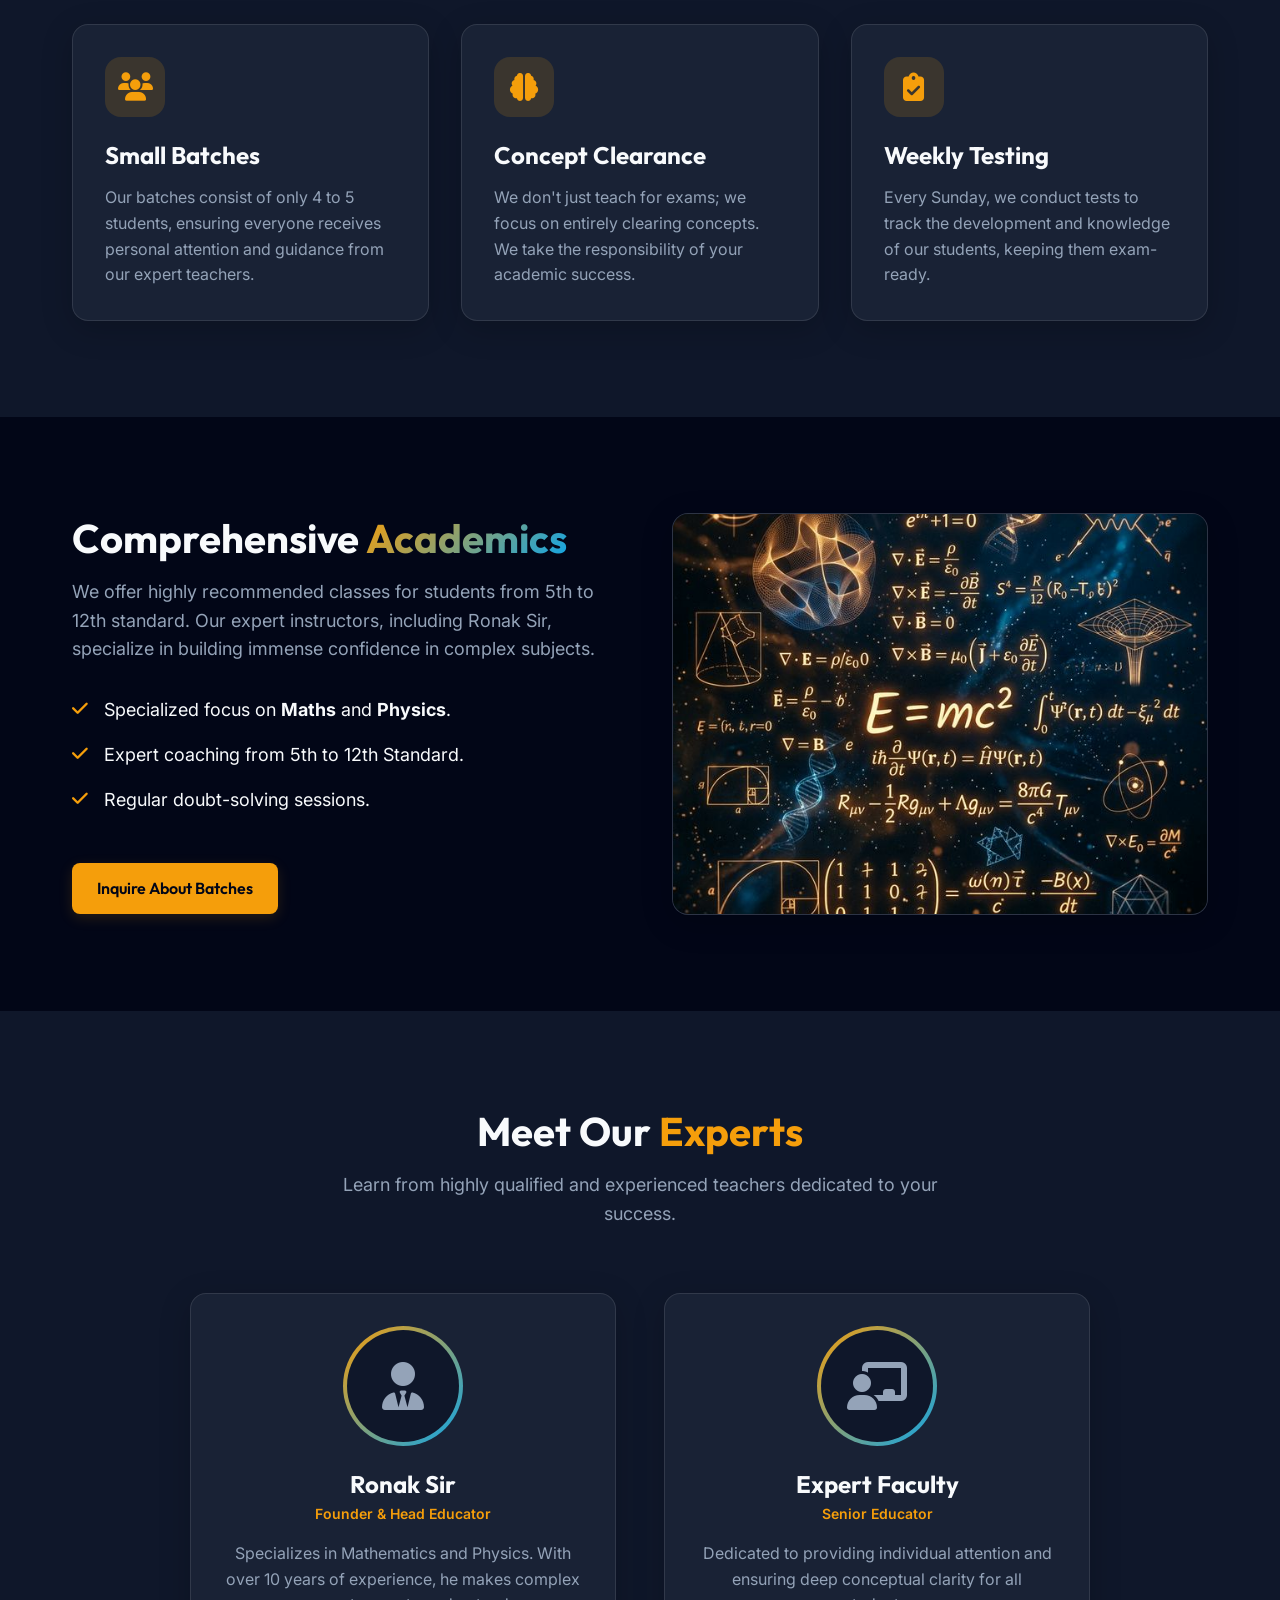
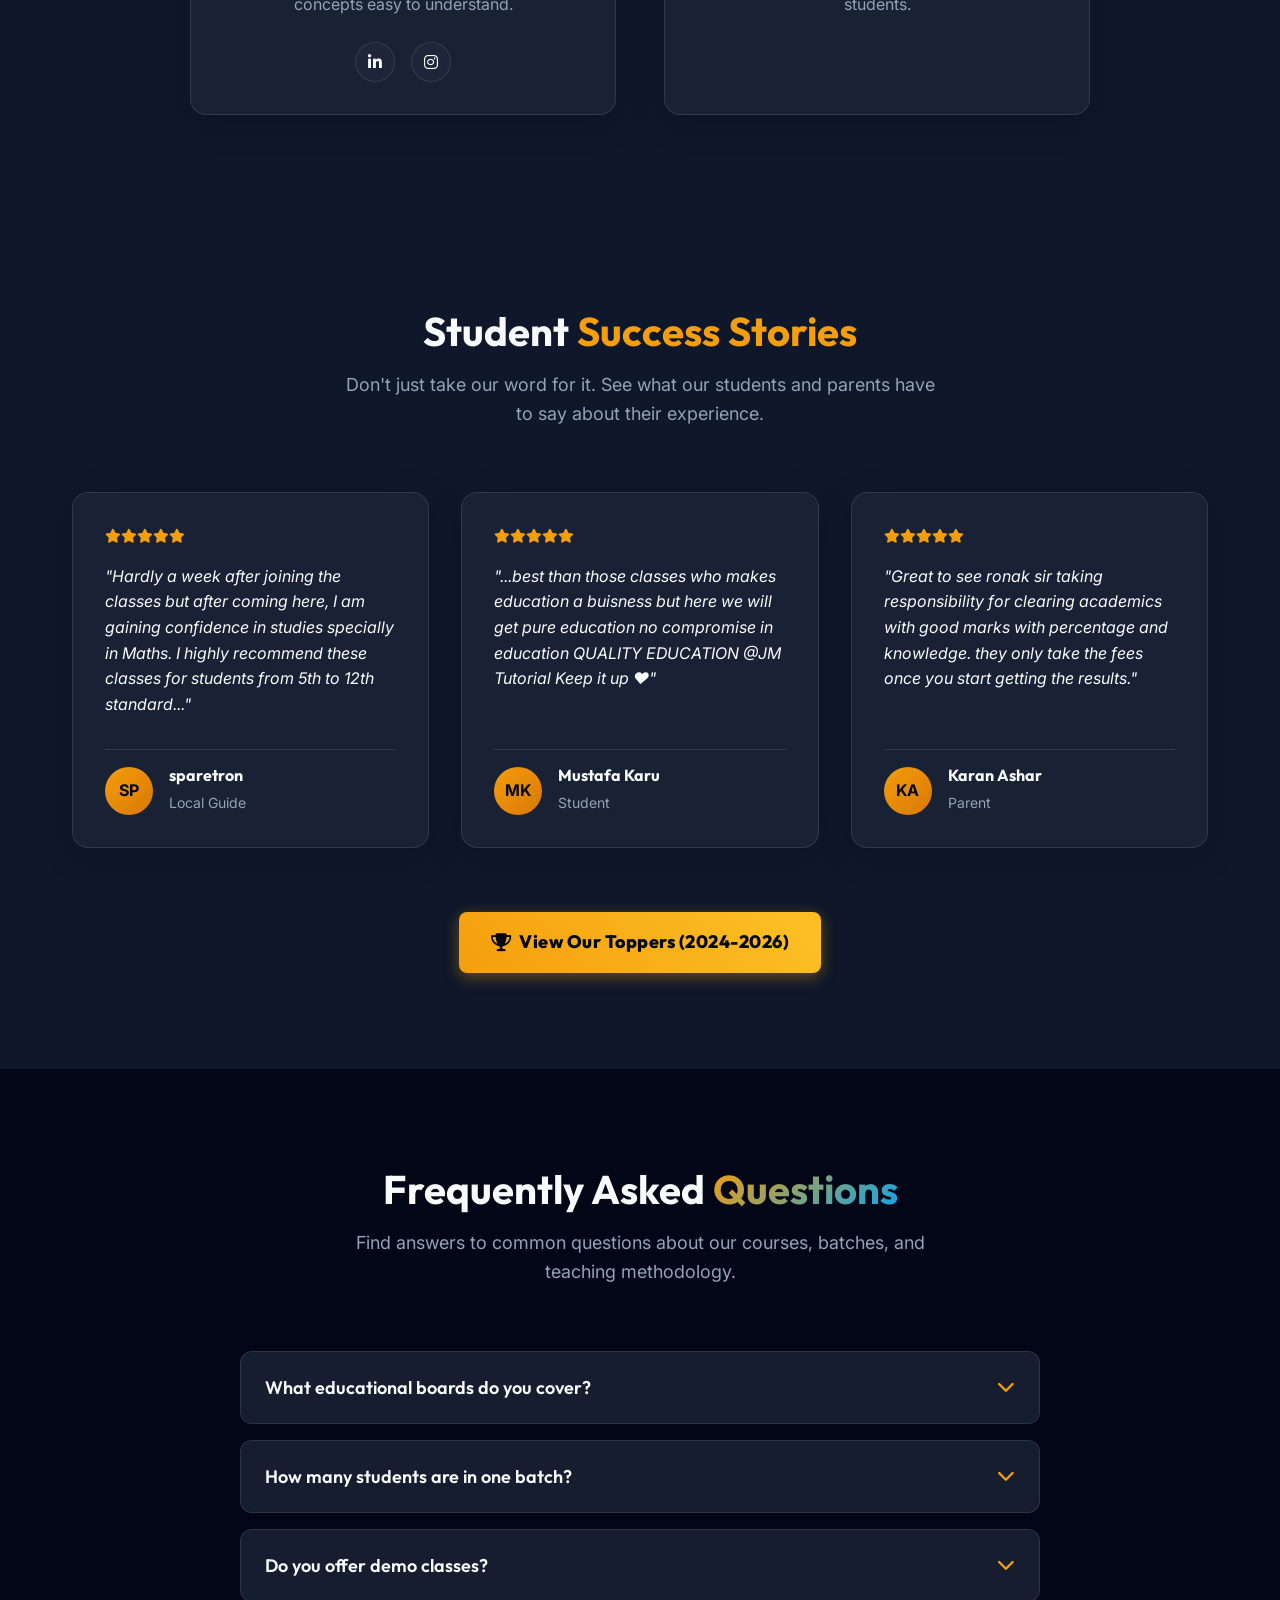
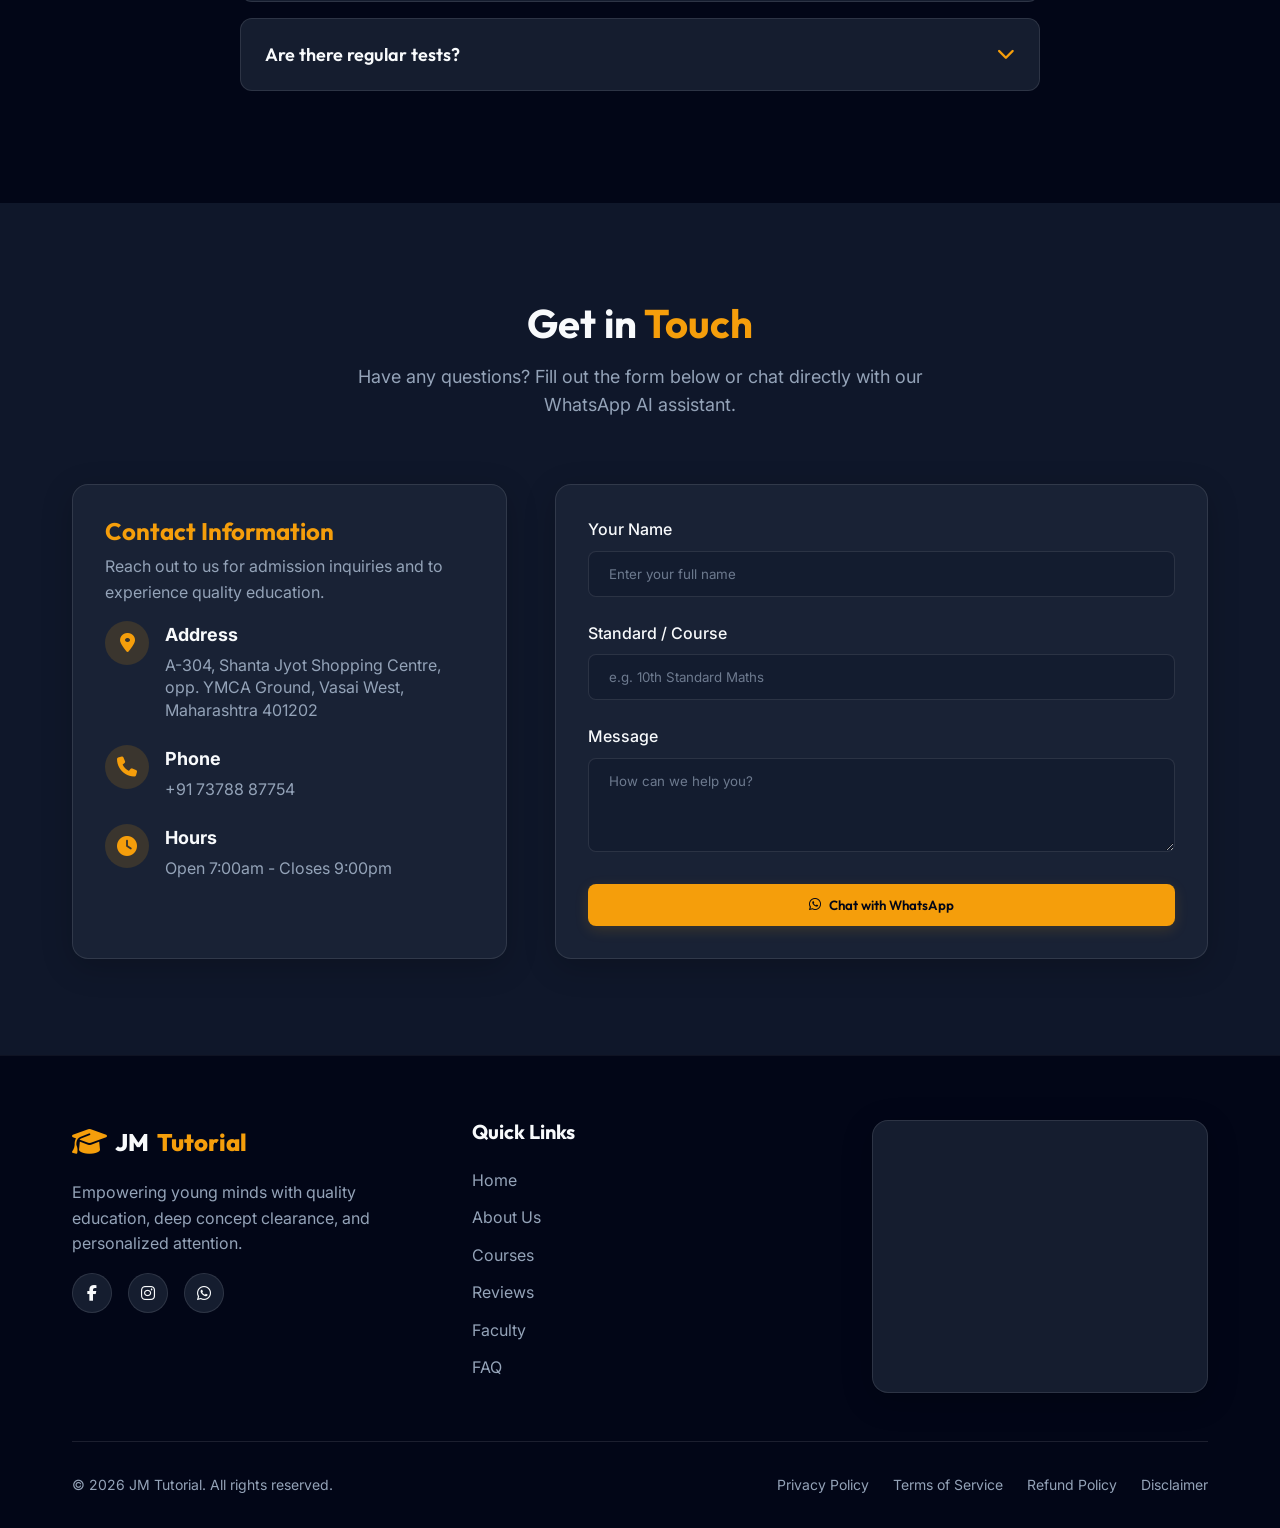
==== commit 591c6547: "website updated" ====
--- a/index.html
+++ b/index.html
@@ -125,7 +125,7 @@
                 </div>
                 <div class="hero-stats">
                     <div class="stat-item">
-                        <span class="stat-number">5.0</span>
+                        <span class="stat-number" data-target="5.0">0.0</span>
                         <div class="stat-stars">
                             <i class="fa-solid fa-star"></i><i class="fa-solid fa-star"></i><i
                                 class="fa-solid fa-star"></i><i class="fa-solid fa-star"></i><i
